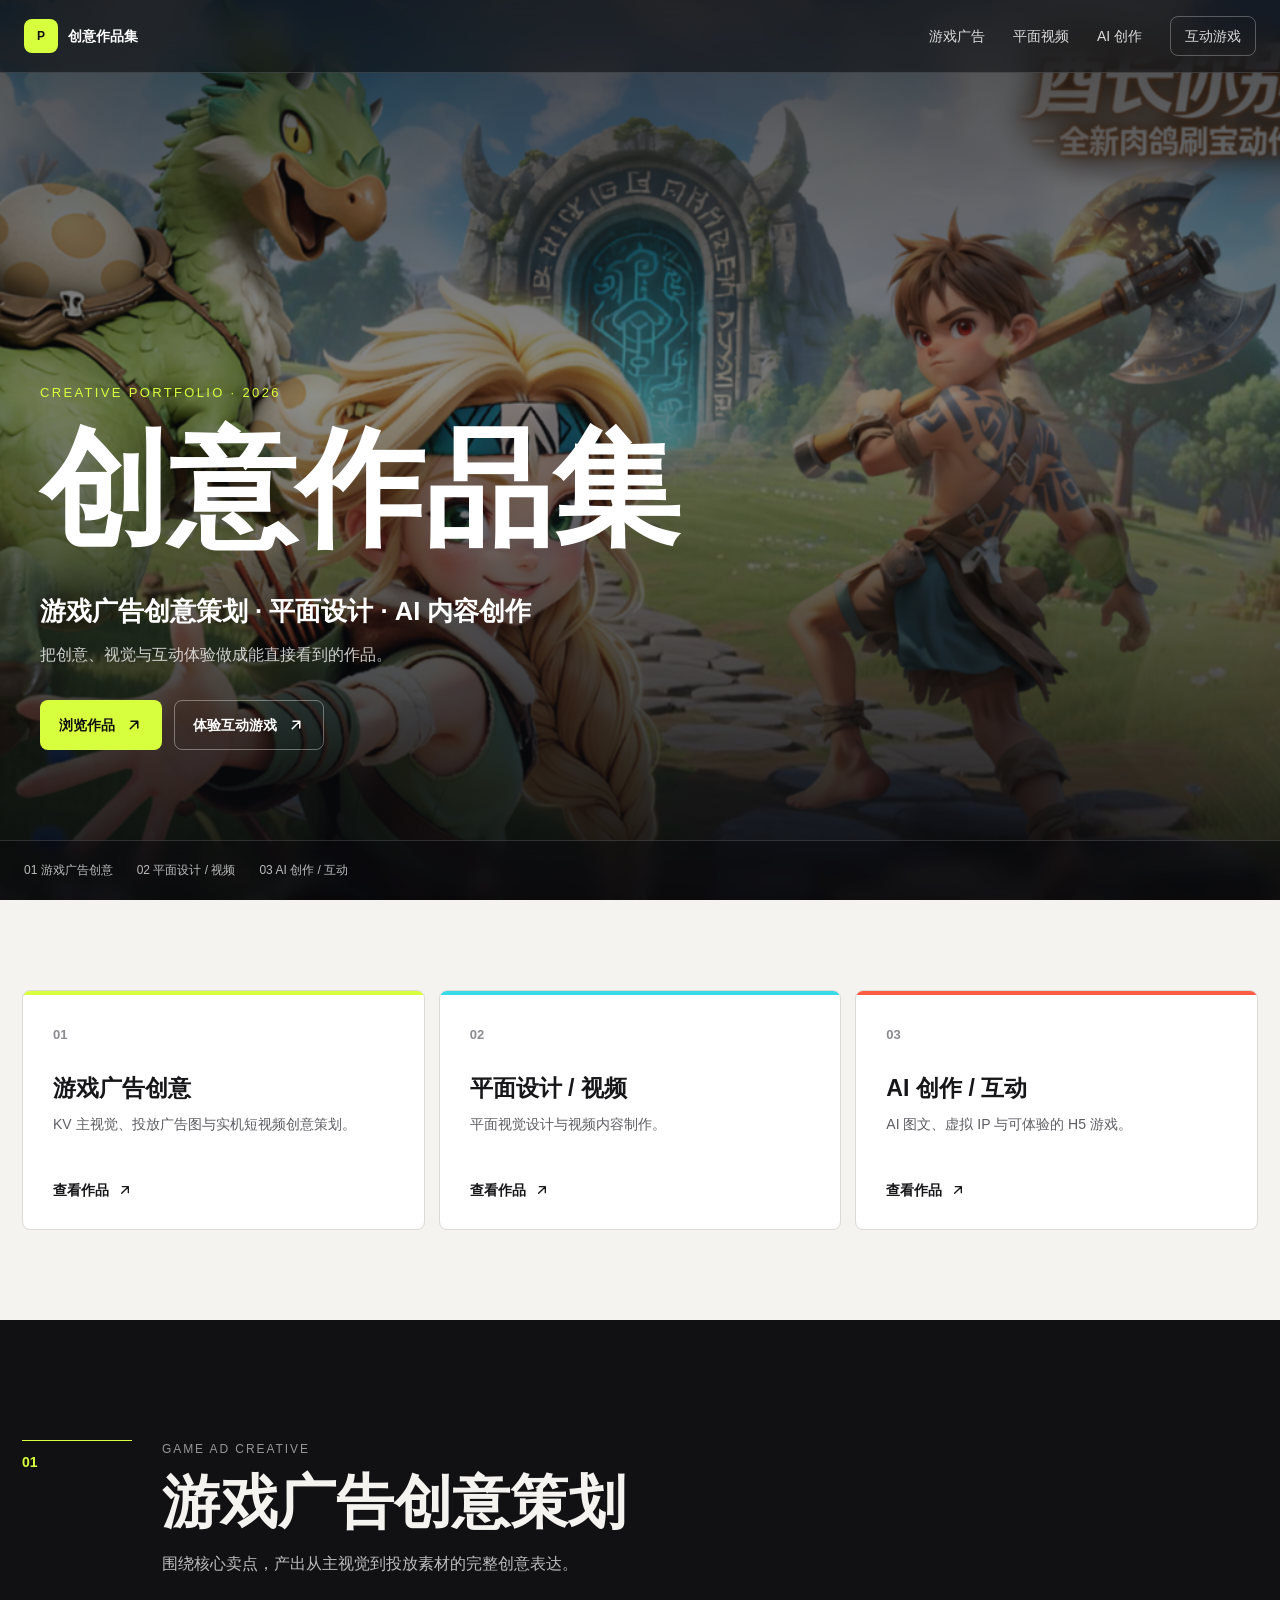
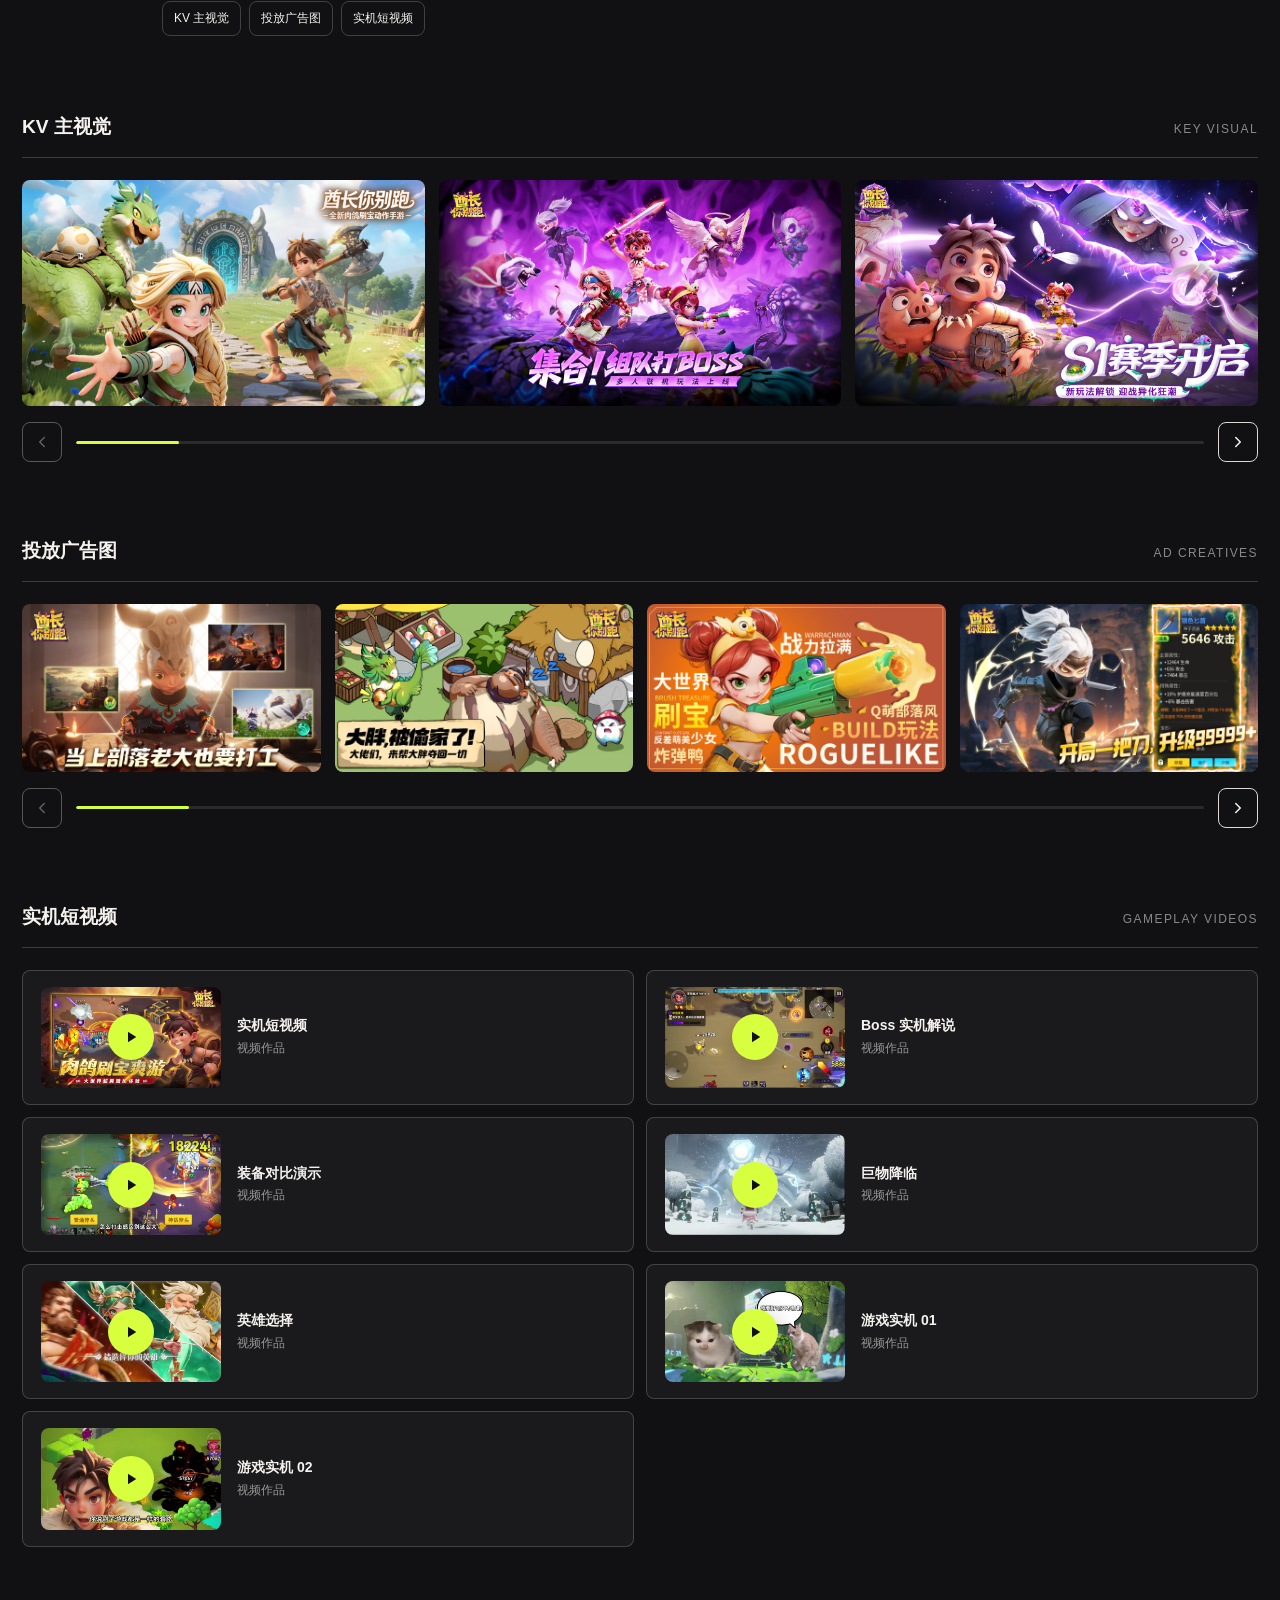
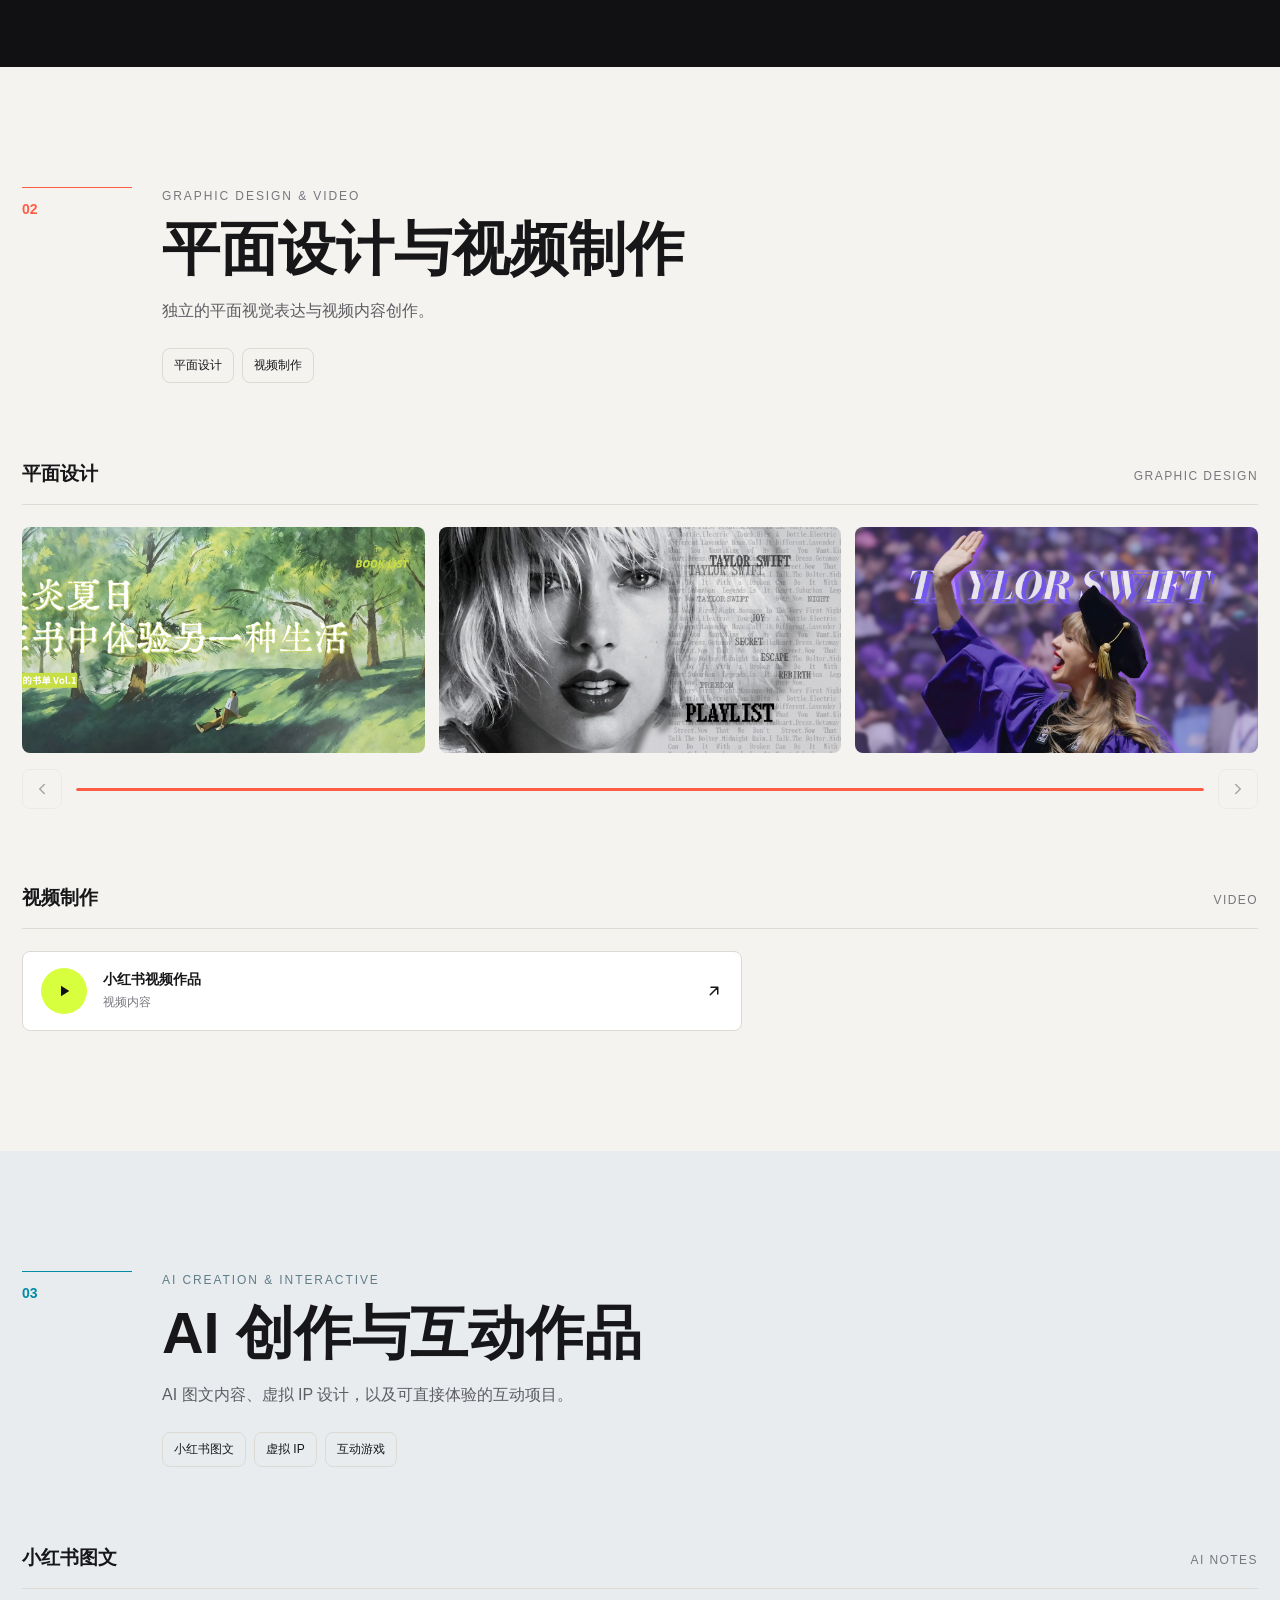
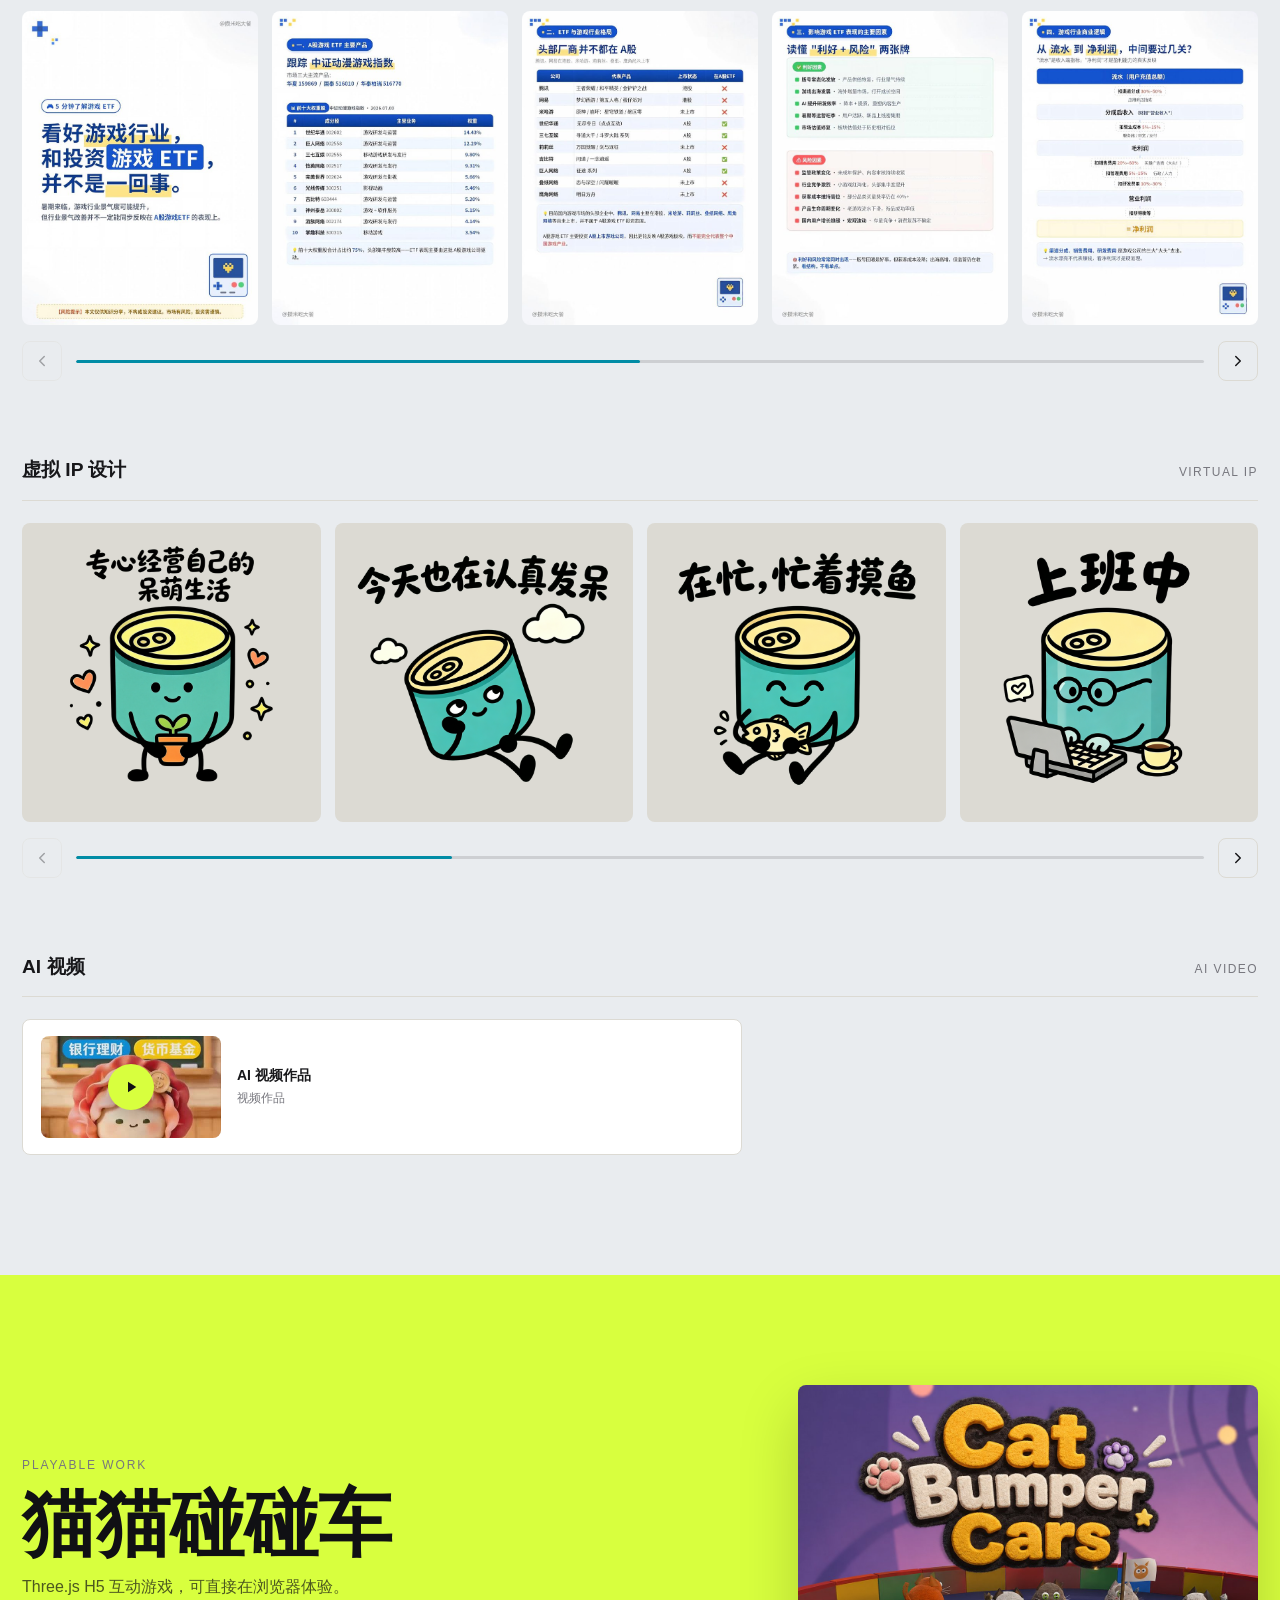
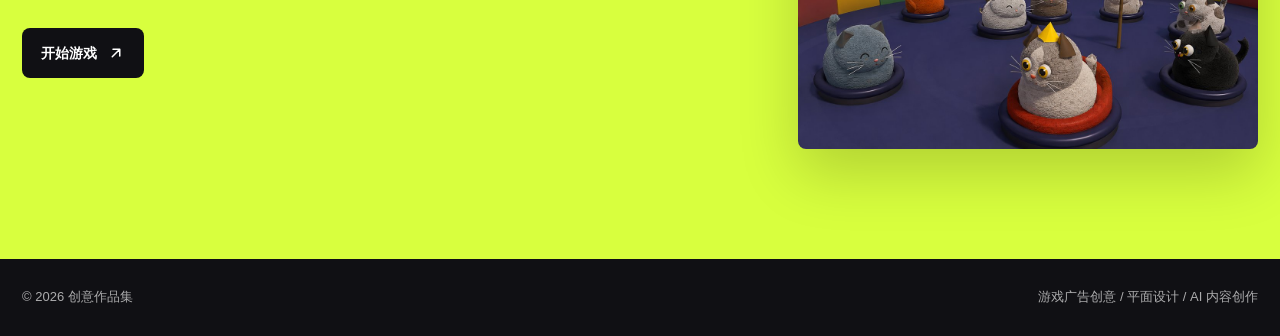
==== index.html @ e8f53ac2 "Add cat game poster" ====
<!doctype html>
<html lang="zh-CN">
<head>
  <meta charset="utf-8">
  <meta name="viewport" content="width=device-width, initial-scale=1">
  <title>创意作品集</title>
  <link rel="icon" href="favicon.svg" type="image/svg+xml">
  <link rel="stylesheet" href="styles.css">
</head>
<body>
  <header class="site-header" id="top">
    <a class="brand" href="#top">
      <span class="brand-mark">P</span>
      <span>创意作品集</span>
    </a>
    <button class="nav-toggle" id="navToggle" type="button" aria-label="菜单" aria-expanded="false">
      <span></span>
      <span></span>
    </button>
    <nav class="site-nav" id="siteNav">
      <a href="#work-game">游戏广告</a>
      <a href="#work-design">平面视频</a>
      <a href="#work-ai">AI 创作</a>
      <a href="#play" class="nav-cta">互动游戏</a>
    </nav>
  </header>

  <main>
    <section class="hero">
      <img class="hero-bg" src="web/assets/01-游戏广告创意策划/平面/KV/草地迎接(优化).png" alt="">
      <div class="hero-shade"></div>
      <div class="hero-content">
        <p class="hero-eyebrow">Creative Portfolio · 2026</p>
        <h1>创意作品集</h1>
        <p class="hero-role">游戏广告创意策划 · 平面设计 · AI 内容创作</p>
        <p class="hero-line">把创意、视觉与互动体验做成能直接看到的作品。</p>
        <div class="hero-actions">
          <a class="btn btn-light" href="#work-game">
            <span>浏览作品</span>
            <svg viewBox="0 0 24 24" aria-hidden="true"><path d="M7 17 17 7M8 7h9v9"/></svg>
          </a>
          <a class="btn btn-ghost" href="https://junimochest.github.io/maomaoche/" target="_blank" rel="noopener">
            <span>体验互动游戏</span>
            <svg viewBox="0 0 24 24" aria-hidden="true"><path d="M7 17 17 7M8 7h9v9"/></svg>
          </a>
        </div>
      </div>
      <div class="hero-footer">
        <span>01 游戏广告创意</span>
        <span>02 平面设计 / 视频</span>
        <span>03 AI 创作 / 互动</span>
      </div>
    </section>

    <section class="intro" id="intro">
      <div class="section-inner">
        <div class="intro-grid">
          <a class="intro-card reveal" href="#work-game">
            <span class="intro-num">01</span>
            <h2>游戏广告创意</h2>
            <p>KV 主视觉、投放广告图与实机短视频创意策划。</p>
            <span class="intro-link">
              查看作品
              <svg viewBox="0 0 24 24" aria-hidden="true"><path d="M7 17 17 7M8 7h9v9"/></svg>
            </span>
          </a>
          <a class="intro-card reveal" href="#work-design">
            <span class="intro-num">02</span>
            <h2>平面设计 / 视频</h2>
            <p>平面视觉设计与视频内容制作。</p>
            <span class="intro-link">
              查看作品
              <svg viewBox="0 0 24 24" aria-hidden="true"><path d="M7 17 17 7M8 7h9v9"/></svg>
            </span>
          </a>
          <a class="intro-card reveal" href="#work-ai">
            <span class="intro-num">03</span>
            <h2>AI 创作 / 互动</h2>
            <p>AI 图文、虚拟 IP 与可体验的 H5 游戏。</p>
            <span class="intro-link">
              查看作品
              <svg viewBox="0 0 24 24" aria-hidden="true"><path d="M7 17 17 7M8 7h9v9"/></svg>
            </span>
          </a>
        </div>
      </div>
    </section>

    <section class="work-section work-game" id="work-game">
      <div class="section-inner">
        <div class="section-head reveal">
          <div class="section-index">01</div>
          <div>
            <p class="section-kicker">Game Ad Creative</p>
            <h2>游戏广告创意策划</h2>
            <p class="section-lead">围绕核心卖点，产出从主视觉到投放素材的完整创意表达。</p>
            <div class="tag-row">
              <span>KV 主视觉</span>
              <span>投放广告图</span>
              <span>实机短视频</span>
            </div>
          </div>
        </div>

        <div class="block reveal">
          <div class="block-title">
            <h3>KV 主视觉</h3>
            <span>Key Visual</span>
          </div>
          <div class="gallery-grid kv-grid">
            <figure class="work-card" data-full="web/assets/01-游戏广告创意策划/平面/KV/草地迎接(优化).png">
              <img src="web/assets/01-游戏广告创意策划/平面/KV/草地迎接(优化).png" alt="草地迎接 KV" loading="lazy">
            </figure>
            <figure class="work-card" data-full="web/assets/01-游戏广告创意策划/平面/KV/多人1920x1080.jpg">
              <img src="web/assets/01-游戏广告创意策划/平面/KV/多人1920x1080.jpg" alt="多人同屏 KV" loading="lazy">
            </figure>
            <figure class="work-card" data-full="web/assets/01-游戏广告创意策划/平面/KV/时空裂缝-标题.jpg">
              <img src="web/assets/01-游戏广告创意策划/平面/KV/时空裂缝-标题.jpg" alt="时空裂缝 KV" loading="lazy">
            </figure>
            <figure class="work-card" data-full="web/assets/01-游戏广告创意策划/平面/KV/新春-文案.jpg">
              <img src="web/assets/01-游戏广告创意策划/平面/KV/新春-文案.jpg" alt="新春 KV" loading="lazy">
            </figure>
            <figure class="work-card" data-full="web/assets/01-游戏广告创意策划/平面/KV/异化bossKV-标题2.jpg">
              <img src="web/assets/01-游戏广告创意策划/平面/KV/异化bossKV-标题2.jpg" alt="异化 Boss KV" loading="lazy">
            </figure>
            <figure class="work-card" data-full="web/assets/01-游戏广告创意策划/平面/KV/英魂系统图2-标题.jpg">
              <img src="web/assets/01-游戏广告创意策划/平面/KV/英魂系统图2-标题.jpg" alt="英魂系统 KV" loading="lazy">
            </figure>
            <figure class="work-card" data-full="web/assets/01-游戏广告创意策划/平面/KV/mmexport1764500526491.jpg">
              <img src="web/assets/01-游戏广告创意策划/平面/KV/mmexport1764500526491.jpg" alt="KV 系列 01" loading="lazy">
            </figure>
            <figure class="work-card" data-full="web/assets/01-游戏广告创意策划/平面/KV/mmexport1764500532475.jpg">
              <img src="web/assets/01-游戏广告创意策划/平面/KV/mmexport1764500532475.jpg" alt="KV 系列 02" loading="lazy">
            </figure>
            <figure class="work-card" data-full="web/assets/01-游戏广告创意策划/平面/KV/mmexport1764510685651.jpg">
              <img src="web/assets/01-游戏广告创意策划/平面/KV/mmexport1764510685651.jpg" alt="KV 系列 03" loading="lazy">
            </figure>
            <figure class="work-card" data-full="web/assets/01-游戏广告创意策划/平面/KV/mmexport1765940559985.jpg">
              <img src="web/assets/01-游戏广告创意策划/平面/KV/mmexport1765940559985.jpg" alt="KV 系列 04" loading="lazy">
            </figure>
            <figure class="work-card" data-full="web/assets/01-游戏广告创意策划/平面/KV/mmexport1765940565596.jpg">
              <img src="web/assets/01-游戏广告创意策划/平面/KV/mmexport1765940565596.jpg" alt="KV 系列 05" loading="lazy">
            </figure>
            <figure class="work-card" data-full="web/assets/01-游戏广告创意策划/平面/KV/mmexport1765940612568.jpg">
              <img src="web/assets/01-游戏广告创意策划/平面/KV/mmexport1765940612568.jpg" alt="KV 系列 06" loading="lazy">
            </figure>
            <figure class="work-card" data-full="web/assets/01-游戏广告创意策划/平面/KV/mmexport1765940617855.jpg">
              <img src="web/assets/01-游戏广告创意策划/平面/KV/mmexport1765940617855.jpg" alt="KV 系列 07" loading="lazy">
            </figure>
          </div>
        </div>

        <div class="block reveal">
          <div class="block-title">
            <h3>投放广告图</h3>
            <span>Ad Creatives</span>
          </div>
          <div class="gallery-grid ad-grid">
            <figure class="work-card" data-full="web/assets/01-游戏广告创意策划/平面/广告图/部落老大打工.jpg">
              <img src="web/assets/01-游戏广告创意策划/平面/广告图/部落老大打工.jpg" alt="部落老大打工广告图" loading="lazy">
            </figure>
            <figure class="work-card" data-full="web/assets/01-游戏广告创意策划/平面/广告图/大胖被偷家.jpg">
              <img src="web/assets/01-游戏广告创意策划/平面/广告图/大胖被偷家.jpg" alt="大胖被偷家广告图" loading="lazy">
            </figure>
            <figure class="work-card" data-full="web/assets/01-游戏广告创意策划/平面/广告图/多字广告.jpg">
              <img src="web/assets/01-游戏广告创意策划/平面/广告图/多字广告.jpg" alt="多字广告图" loading="lazy">
            </figure>
            <figure class="work-card" data-full="web/assets/01-游戏广告创意策划/平面/广告图/开局一把刀.jpg">
              <img src="web/assets/01-游戏广告创意策划/平面/广告图/开局一把刀.jpg" alt="开局一把刀广告图" loading="lazy">
            </figure>
            <figure class="work-card" data-full="web/assets/01-游戏广告创意策划/平面/广告图/人物大字报-预约开启.jpg">
              <img src="web/assets/01-游戏广告创意策划/平面/广告图/人物大字报-预约开启.jpg" alt="人物大字报广告图" loading="lazy">
            </figure>
            <figure class="work-card" data-full="web/assets/01-游戏广告创意策划/平面/广告图/刷宝词条广告图.jpg">
              <img src="web/assets/01-游戏广告创意策划/平面/广告图/刷宝词条广告图.jpg" alt="刷宝词条广告图" loading="lazy">
            </figure>
            <figure class="work-card" data-full="web/assets/01-游戏广告创意策划/平面/广告图/刷宝地图广告图.jpg">
              <img src="web/assets/01-游戏广告创意策划/平面/广告图/刷宝地图广告图.jpg" alt="刷宝地图广告图" loading="lazy">
            </figure>
            <figure class="work-card" data-full="web/assets/01-游戏广告创意策划/平面/广告图/图片-装备刷宝-251211.png">
              <img src="web/assets/01-游戏广告创意策划/平面/广告图/图片-装备刷宝-251211.png" alt="装备刷宝广告图" loading="lazy">
            </figure>
            <figure class="work-card" data-full="web/assets/01-游戏广告创意策划/平面/广告图/武器展示.jpg">
              <img src="web/assets/01-游戏广告创意策划/平面/广告图/武器展示.jpg" alt="武器展示广告图" loading="lazy">
            </figure>
            <figure class="work-card" data-full="web/assets/01-游戏广告创意策划/平面/广告图/悟空进阶.jpg">
              <img src="web/assets/01-游戏广告创意策划/平面/广告图/悟空进阶.jpg" alt="悟空进阶广告图" loading="lazy">
            </figure>
            <figure class="work-card" data-full="web/assets/01-游戏广告创意策划/平面/广告图/游戏界面1.jpg">
              <img src="web/assets/01-游戏广告创意策划/平面/广告图/游戏界面1.jpg" alt="游戏界面广告图 01" loading="lazy">
            </figure>
            <figure class="work-card" data-full="web/assets/01-游戏广告创意策划/平面/广告图/游戏界面2.jpg">
              <img src="web/assets/01-游戏广告创意策划/平面/广告图/游戏界面2.jpg" alt="游戏界面广告图 02" loading="lazy">
            </figure>
            <figure class="work-card" data-full="web/assets/01-游戏广告创意策划/平面/广告图/taptap伪资源位广告图-1920x1080-红色圆角边框.png">
              <img src="web/assets/01-游戏广告创意策划/平面/广告图/taptap伪资源位广告图-1920x1080-红色圆角边框.png" alt="TapTap 伪资源位广告图" loading="lazy">
            </figure>
          </div>
        </div>

        <div class="block reveal">
          <div class="block-title">
            <h3>实机短视频</h3>
            <span>Gameplay Videos</span>
          </div>
          <div class="video-grid">
            <button class="video-card" type="button" data-video="web/videos/【实机】5s实机短视频-241203.mp4">
              <span class="video-thumb">
                <img src="web/thumbs/【实机】5s实机短视频-241203.jpg" alt="视频缩略图" loading="lazy">
                <span class="video-icon">
                <svg viewBox="0 0 24 24" aria-hidden="true"><path d="M8 5v14l11-7z"/></svg>
                </span>
              </span>
              <span class="video-meta"><strong>实机短视频</strong><small>视频作品</small></span>
            </button>
            <button class="video-card" type="button" data-video="web/videos/【实机解说】小帅单刷BOSS有表情包BGM_27s-250123.mp4">
              <span class="video-thumb">
                <img src="web/thumbs/【实机解说】小帅单刷BOSS有表情包BGM_27s-250123.jpg" alt="视频缩略图" loading="lazy">
                <span class="video-icon">
                <svg viewBox="0 0 24 24" aria-hidden="true"><path d="M8 5v14l11-7z"/></svg>
                </span>
              </span>
              <span class="video-meta"><strong>Boss 实机解说</strong><small>视频作品</small></span>
            </button>
            <button class="video-card" type="button" data-video="web/videos/【实机解说】装备对比_15s-241205.mp4">
              <span class="video-thumb">
                <img src="web/thumbs/【实机解说】装备对比_15s-241205.jpg" alt="视频缩略图" loading="lazy">
                <span class="video-icon">
                <svg viewBox="0 0 24 24" aria-hidden="true"><path d="M8 5v14l11-7z"/></svg>
                </span>
              </span>
              <span class="video-meta"><strong>装备对比演示</strong><small>视频作品</small></span>
            </button>
            <button class="video-card" type="button" data-video="web/videos/17s-巨物降临.mp4">
              <span class="video-thumb">
                <img src="web/thumbs/17s-巨物降临.jpg" alt="视频缩略图" loading="lazy">
                <span class="video-icon">
                <svg viewBox="0 0 24 24" aria-hidden="true"><path d="M8 5v14l11-7z"/></svg>
                </span>
              </span>
              <span class="video-meta"><strong>巨物降临</strong><small>视频作品</small></span>
            </button>
            <button class="video-card" type="button" data-video="web/videos/选择英雄.mp4">
              <span class="video-thumb">
                <img src="web/thumbs/选择英雄.jpg" alt="视频缩略图" loading="lazy">
                <span class="video-icon">
                <svg viewBox="0 0 24 24" aria-hidden="true"><path d="M8 5v14l11-7z"/></svg>
                </span>
              </span>
              <span class="video-meta"><strong>英雄选择</strong><small>视频作品</small></span>
            </button>
            <button class="video-card" type="button" data-video="web/videos/video1765940948434.mp4">
              <span class="video-thumb">
                <img src="web/thumbs/video1765940948434.jpg" alt="视频缩略图" loading="lazy">
                <span class="video-icon">
                <svg viewBox="0 0 24 24" aria-hidden="true"><path d="M8 5v14l11-7z"/></svg>
                </span>
              </span>
              <span class="video-meta"><strong>游戏实机 01</strong><small>视频作品</small></span>
            </button>
            <button class="video-card" type="button" data-video="web/videos/video1765941121761.mp4">
              <span class="video-thumb">
                <img src="web/thumbs/video1765941121761.jpg" alt="视频缩略图" loading="lazy">
                <span class="video-icon">
                <svg viewBox="0 0 24 24" aria-hidden="true"><path d="M8 5v14l11-7z"/></svg>
                </span>
              </span>
              <span class="video-meta"><strong>游戏实机 02</strong><small>视频作品</small></span>
            </button>
          </div>
        </div>
      </div>
    </section>

    <section class="work-section work-design" id="work-design">
      <div class="section-inner">
        <div class="section-head reveal">
          <div class="section-index">02</div>
          <div>
            <p class="section-kicker">Graphic Design &amp; Video</p>
            <h2>平面设计与视频制作</h2>
            <p class="section-lead">独立的平面视觉表达与视频内容创作。</p>
            <div class="tag-row">
              <span>平面设计</span>
              <span>视频制作</span>
            </div>
          </div>
        </div>

        <div class="block reveal">
          <div class="block-title">
            <h3>平面设计</h3>
            <span>Graphic Design</span>
          </div>
          <div class="gallery-grid design-grid">
            <figure class="work-card" data-full="web/assets/02-平面设计-视频制作/平面设计/默认标题__2026-09-01+16_18_14.png">
              <img src="web/assets/02-平面设计-视频制作/平面设计/默认标题__2026-09-01+16_18_14.png" alt="平面设计作品 01" loading="lazy">
            </figure>
            <figure class="work-card" data-full="web/assets/02-平面设计-视频制作/平面设计/默认标题__2026-09-01+16_24_31.png">
              <img src="web/assets/02-平面设计-视频制作/平面设计/默认标题__2026-09-01+16_24_31.png" alt="平面设计作品 02" loading="lazy">
            </figure>
            <figure class="work-card" data-full="web/assets/02-平面设计-视频制作/平面设计/默认标题__2026-09-01+16_39_34.png">
              <img src="web/assets/02-平面设计-视频制作/平面设计/默认标题__2026-09-01+16_39_34.png" alt="平面设计作品 03" loading="lazy">
            </figure>
          </div>
        </div>

        <div class="block reveal">
          <div class="block-title">
            <h3>视频制作</h3>
            <span>Video</span>
          </div>
          <a class="external-card" href="https://xhslink.cn/m/7hzPWgZbUnn" target="_blank" rel="noopener">
            <span class="external-icon">
              <svg viewBox="0 0 24 24" aria-hidden="true"><path d="M8 5v14l11-7z"/></svg>
            </span>
            <span class="video-meta"><strong>小红书视频作品</strong><small>视频内容</small></span>
            <svg class="external-arrow" viewBox="0 0 24 24" aria-hidden="true"><path d="M7 17 17 7M8 7h9v9"/></svg>
          </a>
        </div>
      </div>
    </section>

    <section class="work-section work-ai" id="work-ai">
      <div class="section-inner">
        <div class="section-head reveal">
          <div class="section-index">03</div>
          <div>
            <p class="section-kicker">AI Creation &amp; Interactive</p>
            <h2>AI 创作与互动作品</h2>
            <p class="section-lead">AI 图文内容、虚拟 IP 设计，以及可直接体验的互动项目。</p>
            <div class="tag-row">
              <span>小红书图文</span>
              <span>虚拟 IP</span>
              <span>互动游戏</span>
            </div>
          </div>
        </div>

        <div class="block reveal">
          <div class="block-title">
            <h3>小红书图文</h3>
            <span>AI Notes</span>
          </div>
          <div class="gallery-track xhs-track">
            <figure class="work-card portrait-card" data-full="web/assets/03-AI设计/图文/小红书图文/01_cover.jpg">
              <img src="web/assets/03-AI设计/图文/小红书图文/01_cover.jpg" alt="小红书图文封面" loading="lazy">
            </figure>
            <figure class="work-card portrait-card" data-full="web/assets/03-AI设计/图文/小红书图文/02_chapter1.jpg">
              <img src="web/assets/03-AI设计/图文/小红书图文/02_chapter1.jpg" alt="小红书图文第一章" loading="lazy">
            </figure>
            <figure class="work-card portrait-card" data-full="web/assets/03-AI设计/图文/小红书图文/03_chapter2.jpg">
              <img src="web/assets/03-AI设计/图文/小红书图文/03_chapter2.jpg" alt="小红书图文第二章" loading="lazy">
            </figure>
            <figure class="work-card portrait-card" data-full="web/assets/03-AI设计/图文/小红书图文/04_chapter3.jpg">
              <img src="web/assets/03-AI设计/图文/小红书图文/04_chapter3.jpg" alt="小红书图文第三章" loading="lazy">
            </figure>
            <figure class="work-card portrait-card" data-full="web/assets/03-AI设计/图文/小红书图文/05_chapter4.jpg">
              <img src="web/assets/03-AI设计/图文/小红书图文/05_chapter4.jpg" alt="小红书图文第四章" loading="lazy">
            </figure>
            <figure class="work-card portrait-card" data-full="web/assets/03-AI设计/图文/小红书图文/06_chapter5.jpg">
              <img src="web/assets/03-AI设计/图文/小红书图文/06_chapter5.jpg" alt="小红书图文第五章" loading="lazy">
            </figure>
          </div>
        </div>

        <div class="block reveal">
          <div class="block-title">
            <h3>虚拟 IP 设计</h3>
            <span>Virtual IP</span>
          </div>
          <div class="gallery-grid ip-grid">
            <figure class="work-card square-card" data-full="web/assets/03-AI设计/图文/虚拟IP设计/呆萌生活.png">
              <img src="web/assets/03-AI设计/图文/虚拟IP设计/呆萌生活.png" alt="虚拟 IP 呆萌生活" loading="lazy">
            </figure>
            <figure class="work-card square-card" data-full="web/assets/03-AI设计/图文/虚拟IP设计/今天也在认真发呆.png">
              <img src="web/assets/03-AI设计/图文/虚拟IP设计/今天也在认真发呆.png" alt="虚拟 IP 认真发呆" loading="lazy">
            </figure>
            <figure class="work-card square-card" data-full="web/assets/03-AI设计/图文/虚拟IP设计/忙着摸鱼.png">
              <img src="web/assets/03-AI设计/图文/虚拟IP设计/忙着摸鱼.png" alt="虚拟 IP 忙着摸鱼" loading="lazy">
            </figure>
            <figure class="work-card square-card" data-full="web/assets/03-AI设计/图文/虚拟IP设计/上班中.png">
              <img src="web/assets/03-AI设计/图文/虚拟IP设计/上班中.png" alt="虚拟 IP 上班中" loading="lazy">
            </figure>
            <figure class="work-card square-card" data-full="web/assets/03-AI设计/图文/虚拟IP设计/收到马上安排.png">
              <img src="web/assets/03-AI设计/图文/虚拟IP设计/收到马上安排.png" alt="虚拟 IP 收到马上安排" loading="lazy">
            </figure>
            <figure class="work-card square-card" data-full="web/assets/03-AI设计/图文/虚拟IP设计/下班啦.png">
              <img src="web/assets/03-AI设计/图文/虚拟IP设计/下班啦.png" alt="虚拟 IP 下班啦" loading="lazy">
            </figure>
          </div>
        </div>

        <div class="block reveal">
          <div class="block-title">
            <h3>AI 视频</h3>
            <span>AI Video</span>
          </div>
          <button class="video-card wide" type="button" data-video="web/videos/1金融产品(1).mp4">
            <span class="video-thumb">
              <img src="web/thumbs/1金融产品(1).jpg" alt="视频缩略图" loading="lazy">
              <span class="video-icon">
              <svg viewBox="0 0 24 24" aria-hidden="true"><path d="M8 5v14l11-7z"/></svg>
              </span>
            </span>
            <span class="video-meta"><strong>AI 视频作品</strong><small>视频作品</small></span>
          </button>
        </div>
      </div>
    </section>

    <section class="play-section" id="play">
      <div class="section-inner play-inner reveal">
        <div class="play-copy-wrap">
          <p class="section-kicker">Playable Work</p>
          <h2>猫猫碰碰车</h2>
          <p class="play-copy">Three.js H5 互动游戏，可直接在浏览器体验。</p>
          <a class="btn btn-dark" href="https://junimochest.github.io/maomaoche/" target="_blank" rel="noopener">
            <span>开始游戏</span>
            <svg viewBox="0 0 24 24" aria-hidden="true"><path d="M7 17 17 7M8 7h9v9"/></svg>
          </a>
        </div>
        <a class="game-poster" href="https://junimochest.github.io/maomaoche/" target="_blank" rel="noopener">
          <img src="web/assets/cat-game/poster.jpg" alt="猫猫碰碰车游戏海报" loading="lazy">
        </a>
      </div>
    </section>
  </main>

  <footer class="site-footer">
    <div class="footer-inner">
      <span>© 2026 创意作品集</span>
      <span>游戏广告创意 / 平面设计 / AI 内容创作</span>
    </div>
  </footer>

  <div class="lightbox" id="lightbox" aria-hidden="true">
    <button class="lightbox-close" id="lightboxClose" type="button" aria-label="关闭">×</button>
    <img alt="作品大图" id="lightboxImg">
  </div>

  <div class="video-modal" id="videoModal" aria-hidden="true">
    <button class="lightbox-close" id="videoClose" type="button" aria-label="关闭">×</button>
    <video controls playsinline preload="auto" id="modalVideo"></video>
  </div>

  <script src="script.js"></script>
</body>
</html>
---- styles.css ----
:root {
  --ink: #17171a;
  --paper: #f4f3ef;
  --acid: #d8ff3e;
  --cyan: #3ad9e8;
  --coral: #ff5c46;
  --muted: #77777e;
  --line: #dcdad3;
  --dark: #111113;
}

* {
  box-sizing: border-box;
}

html {
  scroll-behavior: smooth;
  scroll-padding-top: 88px;
}

body {
  margin: 0;
  font-family: "PingFang SC", "Microsoft YaHei", "Segoe UI", sans-serif;
  background: var(--paper);
  color: var(--ink);
  line-height: 1.6;
}

img {
  display: block;
  max-width: 100%;
}

a {
  color: inherit;
  text-decoration: none;
}

button {
  font: inherit;
  color: inherit;
}

.js .reveal {
  opacity: 0;
  transform: translateY(22px);
  transition: opacity .7s ease, transform .7s ease;
}

.js .reveal.in-view {
  opacity: 1;
  transform: none;
}

.site-header {
  position: fixed;
  top: 0;
  left: 0;
  right: 0;
  z-index: 60;
  display: flex;
  align-items: center;
  justify-content: space-between;
  padding: 16px 24px;
  background: rgba(12, 13, 16, .58);
  border-bottom: 1px solid rgba(255, 255, 255, .14);
  backdrop-filter: blur(14px);
  color: #fff;
}

.brand {
  display: flex;
  align-items: center;
  gap: 10px;
  font-weight: 700;
  font-size: 14px;
}

.brand-mark {
  display: grid;
  place-items: center;
  width: 34px;
  height: 34px;
  border-radius: 8px;
  background: var(--acid);
  color: #101014;
  font-size: 12px;
  font-weight: 800;
}

.site-nav {
  display: flex;
  align-items: center;
  gap: 28px;
}

.site-nav a {
  font-size: 14px;
  color: rgba(255, 255, 255, .84);
  transition: color .2s ease;
}

.site-nav a:hover {
  color: #fff;
}

.nav-cta {
  padding: 8px 14px;
  border: 1px solid rgba(255, 255, 255, .28);
  border-radius: 8px;
}

.nav-toggle {
  display: none;
  width: 40px;
  height: 40px;
  padding: 10px;
  border: 1px solid rgba(255, 255, 255, .28);
  border-radius: 8px;
  background: transparent;
  cursor: pointer;
}

.nav-toggle span {
  display: block;
  height: 2px;
  background: #fff;
  border-radius: 2px;
}

.nav-toggle span + span {
  margin-top: 6px;
}

.hero {
  position: relative;
  min-height: 100svh;
  display: flex;
  align-items: flex-end;
  overflow: hidden;
  background: #0d0e11;
  color: #fff;
}

.hero-bg {
  position: absolute;
  inset: 0;
  width: 100%;
  height: 100%;
  object-fit: cover;
  opacity: .62;
}

.hero-shade {
  position: absolute;
  inset: 0;
  background: linear-gradient(180deg, rgba(8, 9, 12, .58), rgba(8, 9, 12, .14) 44%, rgba(8, 9, 12, .88) 100%);
}

.hero-content {
  position: relative;
  z-index: 2;
  width: min(1200px, calc(100% - 44px));
  margin: 0 auto;
  padding: 150px 0 150px;
}

.hero-eyebrow {
  margin: 0 0 18px;
  font-size: 13px;
  letter-spacing: .18em;
  color: var(--acid);
  text-transform: uppercase;
}

.hero h1 {
  margin: 0;
  padding-bottom: .13em;
  font-size: clamp(3.6rem, 10vw, 8rem);
  line-height: 1.05;
  overflow-wrap: anywhere;
  letter-spacing: 0;
}

.hero-role {
  margin: 18px 0 0;
  font-size: clamp(1.05rem, 2.4vw, 1.6rem);
  font-weight: 600;
}

.hero-line {
  margin: 10px 0 0;
  color: rgba(255, 255, 255, .78);
  font-size: 1rem;
}

.hero-actions {
  display: flex;
  flex-wrap: wrap;
  gap: 12px;
  margin-top: 32px;
}

.btn {
  display: inline-flex;
  align-items: center;
  gap: 10px;
  padding: 13px 18px;
  border: 1px solid transparent;
  border-radius: 8px;
  font-size: 14px;
  font-weight: 700;
  cursor: pointer;
}

.btn svg {
  width: 18px;
  height: 18px;
  fill: none;
  stroke: currentColor;
  stroke-width: 2;
  stroke-linecap: round;
  stroke-linejoin: round;
}

.btn-light {
  background: var(--acid);
  color: #101014;
}

.btn-ghost {
  border-color: rgba(255, 255, 255, .36);
  color: #fff;
}

.btn-dark {
  background: #101014;
  color: #fff;
}

.hero-footer {
  position: absolute;
  left: 0;
  right: 0;
  bottom: 0;
  z-index: 2;
  display: flex;
  gap: 24px;
  padding: 20px 24px;
  background: rgba(8, 9, 12, .42);
  border-top: 1px solid rgba(255, 255, 255, .14);
  backdrop-filter: blur(8px);
  font-size: 12px;
  color: rgba(255, 255, 255, .72);
}

.intro {
  padding: 90px 0;
  background: var(--paper);
}

.section-inner {
  width: min(1240px, calc(100% - 44px));
  margin: 0 auto;
}

.intro-grid {
  display: grid;
  grid-template-columns: repeat(3, 1fr);
  gap: 14px;
}

.intro-card {
  --card-accent: var(--acid);
  position: relative;
  min-height: 240px;
  display: flex;
  flex-direction: column;
  overflow: hidden;
  padding: 34px 30px 28px;
  background: #fff;
  border: 1px solid var(--line);
  border-radius: 8px;
  transition: transform .3s ease, box-shadow .3s ease, border-color .3s ease;
}

.intro-card::before {
  content: "";
  position: absolute;
  top: 0;
  left: 0;
  right: 0;
  height: 4px;
  background: var(--card-accent);
}

.intro-card:nth-child(2) {
  --card-accent: var(--cyan);
}

.intro-card:nth-child(3) {
  --card-accent: var(--coral);
}

.intro-card:hover {
  transform: translateY(-4px);
  border-color: var(--ink);
  box-shadow: 0 14px 30px rgba(0, 0, 0, .08);
}

.intro-num {
  font-size: 13px;
  font-weight: 800;
  color: #8a8a8f;
}

.intro-card h2 {
  margin: 28px 0 10px;
  font-size: 1.45rem;
  line-height: 1.25;
}

.intro-card p {
  margin: 0;
  color: #5d5d63;
  font-size: 14px;
}

.intro-link {
  display: inline-flex;
  align-items: center;
  gap: 8px;
  margin-top: auto;
  padding-top: 26px;
  font-size: 14px;
  font-weight: 700;
}

.intro-link svg {
  width: 16px;
  height: 16px;
  fill: none;
  stroke: currentColor;
  stroke-width: 2;
  stroke-linecap: round;
  stroke-linejoin: round;
}

.work-section {
  padding: 120px 0;
}

.work-game {
  background: var(--dark);
  color: #f4f3ef;
}

.work-design {
  background: var(--paper);
  color: var(--ink);
}

.work-ai {
  background: #e9ecef;
  color: var(--ink);
}

.section-head {
  display: grid;
  grid-template-columns: 110px 1fr;
  gap: 30px;
  margin-bottom: 76px;
}

.section-index {
  padding-top: 10px;
  border-top: 1px solid currentColor;
  font-size: 14px;
  font-weight: 800;
  color: var(--acid);
}

.work-design .section-index {
  color: var(--coral);
}

.work-ai .section-index {
  color: #008ca5;
}

.section-kicker {
  margin: 0 0 12px;
  font-size: 12px;
  letter-spacing: .16em;
  color: var(--muted);
  text-transform: uppercase;
}

.work-game .section-kicker {
  color: rgba(255, 255, 255, .56);
}

.work-ai .section-kicker {
  color: #5f7d88;
}

.section-head h2 {
  margin: 0;
  font-size: clamp(2rem, 4.6vw, 3.6rem);
  line-height: 1.08;
}

.section-lead {
  max-width: 560px;
  margin: 18px 0 0;
  font-size: 1rem;
  color: #5d5d63;
}

.work-game .section-lead {
  color: rgba(255, 255, 255, .72);
}

.tag-row {
  display: flex;
  flex-wrap: wrap;
  gap: 8px;
  margin-top: 24px;
}

.tag-row span {
  padding: 7px 11px;
  border: 1px solid var(--line);
  border-radius: 8px;
  font-size: 12px;
}

.work-game .tag-row span {
  border-color: rgba(255, 255, 255, .2);
}

.block {
  margin-top: 74px;
}

.block-title {
  display: flex;
  align-items: baseline;
  justify-content: space-between;
  gap: 20px;
  margin-bottom: 22px;
  padding-bottom: 14px;
  border-bottom: 1px solid var(--line);
}

.work-game .block-title {
  border-color: rgba(255, 255, 255, .18);
}

.block-title h3 {
  margin: 0;
  font-size: 1.2rem;
}

.block-title span {
  font-size: 12px;
  letter-spacing: .12em;
  color: var(--muted);
  text-transform: uppercase;
}

.work-game .block-title span {
  color: rgba(255, 255, 255, .5);
}

.gallery-grid {
  display: grid;
  gap: 14px;
}

.kv-grid {
  grid-template-columns: repeat(3, 1fr);
}

.ad-grid {
  grid-template-columns: repeat(4, 1fr);
}

.design-grid {
  grid-template-columns: repeat(3, 1fr);
}

.ip-grid {
  grid-template-columns: repeat(3, 1fr);
}

.work-card {
  position: relative;
  margin: 0;
  aspect-ratio: 16 / 9;
  overflow: hidden;
  border-radius: 8px;
  background: #dcdad3;
  cursor: zoom-in;
}

.work-card img {
  width: 100%;
  height: 100%;
  object-fit: cover;
  transition: transform .7s cubic-bezier(.2, .7, .2, 1);
}

.work-card:hover img {
  transform: scale(1.05);
}

.work-card figcaption {
  position: absolute;
  inset: auto 0 0;
  display: flex;
  align-items: center;
  justify-content: space-between;
  gap: 10px;
  padding: 34px 14px 12px;
  background: linear-gradient(transparent, rgba(0, 0, 0, .62));
  color: #fff;
  font-size: 12px;
}

.work-card figcaption {
  display: none;
}

.work-card figcaption span:last-child {
  font-size: 11px;
  opacity: .8;
}

.portrait-card {
  aspect-ratio: 3 / 4;
}

.square-card {
  aspect-ratio: 1 / 1;
}

.gallery-track {
  display: grid;
  grid-auto-flow: column;
  grid-auto-columns: 220px;
  gap: 14px;
  overflow-x: auto;
  padding: 2px 2px 12px;
  scroll-snap-type: x mandatory;
  scrollbar-width: thin;
}

.gallery-track .work-card {
  scroll-snap-align: start;
}

.carousel {
  --slide-min: 280px;
  position: relative;
  outline: none;
}

.carousel--kv {
  --slide-min: 300px;
}

.carousel--ads {
  --slide-min: 250px;
}

.carousel--design {
  --slide-min: 340px;
}

.carousel--xhs {
  --slide-min: 200px;
}

.carousel--ip {
  --slide-min: 240px;
}

.carousel-viewport {
  overflow: hidden;
}

.carousel-track {
  display: flex;
  gap: 14px;
  transition: transform .55s cubic-bezier(.2, .7, .2, 1);
}

.carousel-slide {
  flex-shrink: 0;
}

.carousel-controls {
  display: flex;
  align-items: center;
  gap: 14px;
  margin-top: 16px;
}

.carousel-btn {
  display: grid;
  place-items: center;
  flex: none;
  width: 40px;
  height: 40px;
  border: 1px solid var(--line);
  border-radius: 8px;
  background: transparent;
  color: inherit;
  cursor: pointer;
  transition: border-color .2s ease, background .2s ease, opacity .2s ease;
}

.carousel-btn:hover:not(:disabled) {
  border-color: var(--acid);
  background: rgba(255, 255, 255, .08);
}

.work-design .carousel-btn:hover:not(:disabled),
.work-ai .carousel-btn:hover:not(:disabled) {
  background: #fff;
}

.carousel-btn:disabled {
  opacity: .35;
  cursor: default;
}

.carousel-btn svg {
  width: 18px;
  height: 18px;
  fill: none;
  stroke: currentColor;
  stroke-width: 2;
  stroke-linecap: round;
  stroke-linejoin: round;
}

.carousel-progress {
  position: relative;
  flex: 1;
  height: 3px;
  overflow: hidden;
  border-radius: 4px;
  background: rgba(120, 120, 126, .25);
}

.carousel-progress span {
  position: absolute;
  top: 0;
  left: 0;
  bottom: 0;
  width: 0;
  border-radius: 4px;
  background: var(--acid);
  transition: width .45s ease;
}

.work-design .carousel-progress span {
  background: var(--coral);
}

.work-ai .carousel-progress span {
  background: #008ca5;
}

.video-grid {
  display: grid;
  grid-template-columns: repeat(2, 1fr);
  gap: 12px;
}

.video-card {
  display: flex;
  align-items: center;
  gap: 16px;
  width: 100%;
  padding: 16px 18px;
  text-align: left;
  background: rgba(255, 255, 255, .04);
  border: 1px solid rgba(255, 255, 255, .18);
  border-radius: 8px;
  cursor: pointer;
  transition: border-color .25s ease, transform .25s ease, background .25s ease;
}

.video-card:hover {
  border-color: var(--acid);
  transform: translateY(-2px);
}

.work-design .video-card,
.work-ai .video-card {
  background: #fff;
  border-color: var(--line);
}

.work-design .video-card:hover {
  border-color: var(--coral);
}

.video-icon,
.external-icon {
  display: grid;
  place-items: center;
  flex: none;
  width: 46px;
  height: 46px;
  border-radius: 50%;
  background: var(--acid);
  color: #101014;
}

.video-thumb {
  position: relative;
  flex: 0 0 180px;
  aspect-ratio: 16 / 9;
  overflow: hidden;
  border-radius: 8px;
  background: #111;
}

.video-thumb img {
  width: 100%;
  height: 100%;
  object-fit: cover;
}

.video-thumb .video-icon {
  position: absolute;
  top: 50%;
  left: 50%;
  transform: translate(-50%, -50%);
  box-shadow: 0 8px 24px rgba(0, 0, 0, .3);
}

.video-icon svg,
.external-icon svg {
  width: 18px;
  height: 18px;
  fill: currentColor;
}

.video-meta {
  min-width: 0;
}

.video-meta strong {
  display: block;
  font-size: 14px;
  line-height: 1.35;
}

.video-meta small {
  display: block;
  margin-top: 4px;
  color: var(--muted);
  font-size: 12px;
}

.work-game .video-meta small {
  color: rgba(255, 255, 255, .55);
}

.video-card.wide {
  max-width: 720px;
}

.external-card {
  display: flex;
  align-items: center;
  gap: 16px;
  width: 100%;
  max-width: 720px;
  padding: 16px 18px;
  background: #fff;
  border: 1px solid var(--line);
  border-radius: 8px;
  transition: border-color .25s ease, transform .25s ease;
}

.external-card:hover {
  border-color: var(--coral);
  transform: translateY(-2px);
}

.external-arrow {
  width: 18px;
  height: 18px;
  margin-left: auto;
  fill: none;
  stroke: currentColor;
  stroke-width: 2;
  stroke-linecap: round;
  stroke-linejoin: round;
}

.play-section {
  padding: 110px 0;
  background: var(--acid);
  color: #101014;
}

.play-inner {
  display: grid;
  grid-template-columns: minmax(0, 1fr) minmax(300px, 460px);
  align-items: center;
  gap: 48px;
}

.play-copy-wrap {
  max-width: 560px;
}

.play-copy-wrap .btn {
  margin-top: 28px;
}

.play-section h2 {
  margin: 0;
  font-size: clamp(2.4rem, 6vw, 4.6rem);
  line-height: 1;
}

.play-copy {
  margin: 14px 0 0;
  color: rgba(17, 17, 19, .7);
}

.game-poster {
  display: block;
  aspect-ratio: 1408 / 1117;
  overflow: hidden;
  border-radius: 8px;
  box-shadow: 0 24px 60px rgba(0, 0, 0, .18);
  transition: transform .35s ease;
}

.game-poster:hover {
  transform: translateY(-4px);
}

.game-poster img {
  width: 100%;
  height: 100%;
  object-fit: cover;
}

.site-footer {
  padding: 28px 0;
  background: #101014;
  color: rgba(255, 255, 255, .65);
  font-size: 13px;
}

.footer-inner {
  display: flex;
  flex-wrap: wrap;
  justify-content: space-between;
  gap: 16px;
  width: min(1240px, calc(100% - 44px));
  margin: 0 auto;
}

.lightbox,
.video-modal {
  position: fixed;
  inset: 0;
  z-index: 120;
  display: grid;
  place-items: center;
  padding: 24px;
  background: rgba(8, 9, 11, .94);
  opacity: 0;
  visibility: hidden;
  transition: opacity .28s ease, visibility .28s ease;
}

.lightbox.is-open,
.video-modal.is-open {
  opacity: 1;
  visibility: visible;
}

.lightbox img {
  width: auto;
  height: auto;
  max-width: min(1200px, 92vw);
  max-height: 86vh;
  border-radius: 8px;
  box-shadow: 0 30px 80px rgba(0, 0, 0, .45);
}

.video-modal video {
  width: min(1080px, 94vw);
  max-height: 84vh;
  border-radius: 8px;
  background: #000;
}

.lightbox-close {
  position: absolute;
  top: 18px;
  right: 18px;
  z-index: 2;
  display: grid;
  place-items: center;
  width: 44px;
  height: 44px;
  border: 1px solid rgba(255, 255, 255, .22);
  border-radius: 8px;
  background: rgba(255, 255, 255, .08);
  color: #fff;
  font-size: 24px;
  cursor: pointer;
}

@media (max-width: 980px) {
  .intro-grid {
    grid-template-columns: 1fr;
  }

  .kv-grid,
  .design-grid,
  .ip-grid {
    grid-template-columns: repeat(2, 1fr);
  }

  .ad-grid {
    grid-template-columns: repeat(2, 1fr);
  }
}

@media (max-width: 860px) {
  .nav-toggle {
    display: grid;
  }

  .site-nav {
    position: absolute;
    top: 70px;
    left: 14px;
    right: 14px;
    display: none;
    flex-direction: column;
    align-items: stretch;
    gap: 4px;
    padding: 12px;
    background: #121318;
    border: 1px solid rgba(255, 255, 255, .12);
    border-radius: 8px;
  }

  .site-nav.open {
    display: flex;
  }

  .site-nav a {
    padding: 10px 12px;
    border-radius: 8px;
  }

  .site-nav a:hover {
    background: rgba(255, 255, 255, .08);
  }
}

@media (max-width: 640px) {
  .site-header {
    padding: 14px;
  }

  .section-inner {
    width: calc(100% - 28px);
  }

  .hero-content {
    padding: 130px 0 120px;
  }

  .hero-footer {
    flex-wrap: wrap;
    gap: 10px 18px;
    padding: 14px;
  }

  .hero-footer span {
    white-space: nowrap;
  }

  .section-head {
    grid-template-columns: 1fr;
    gap: 18px;
    margin-bottom: 54px;
  }

  .work-section {
    padding: 84px 0;
  }

  .block {
    margin-top: 56px;
  }

  .kv-grid,
  .ad-grid,
  .design-grid,
  .ip-grid {
    grid-template-columns: 1fr;
  }

  .video-grid {
    grid-template-columns: 1fr;
  }

  .video-thumb {
    flex-basis: 130px;
  }

  .gallery-track {
    grid-auto-columns: 170px;
  }

  .play-inner {
    grid-template-columns: 1fr;
    gap: 28px;
  }

  .footer-inner {
    width: calc(100% - 28px);
  }
}
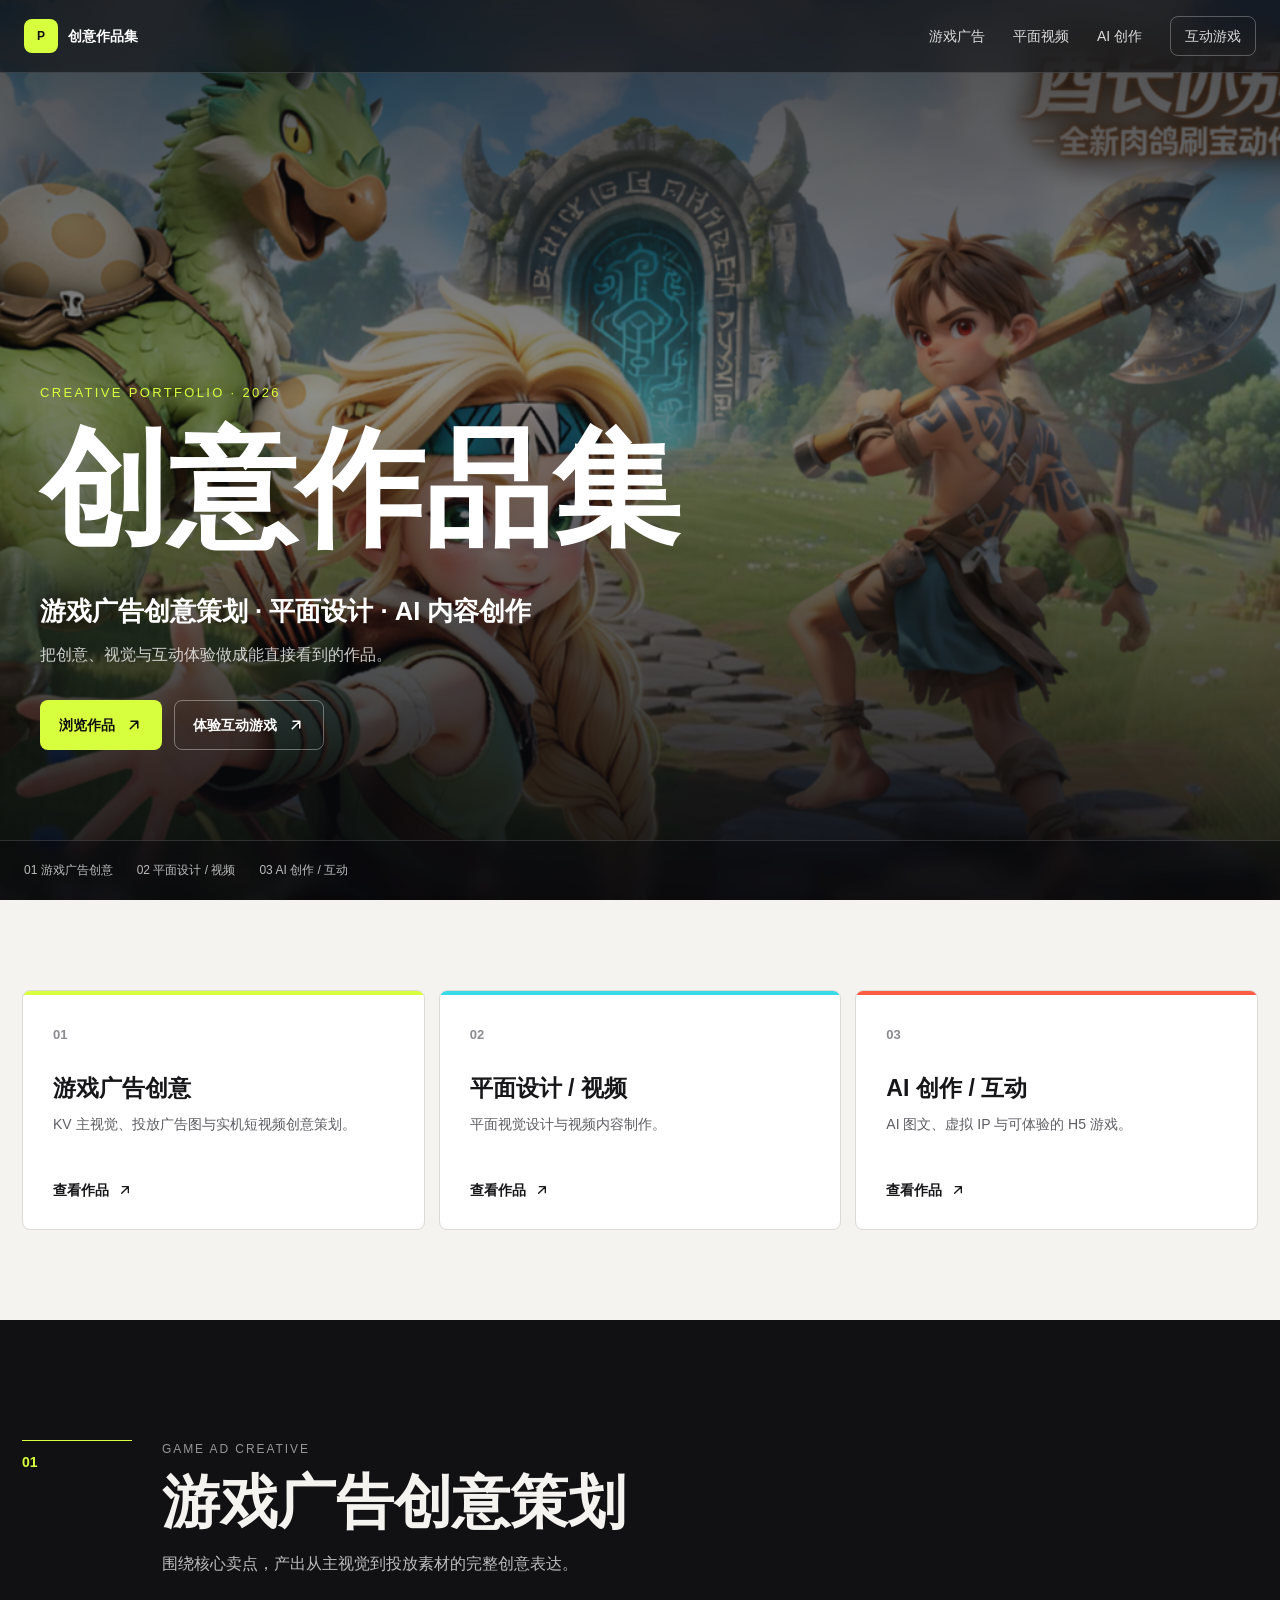
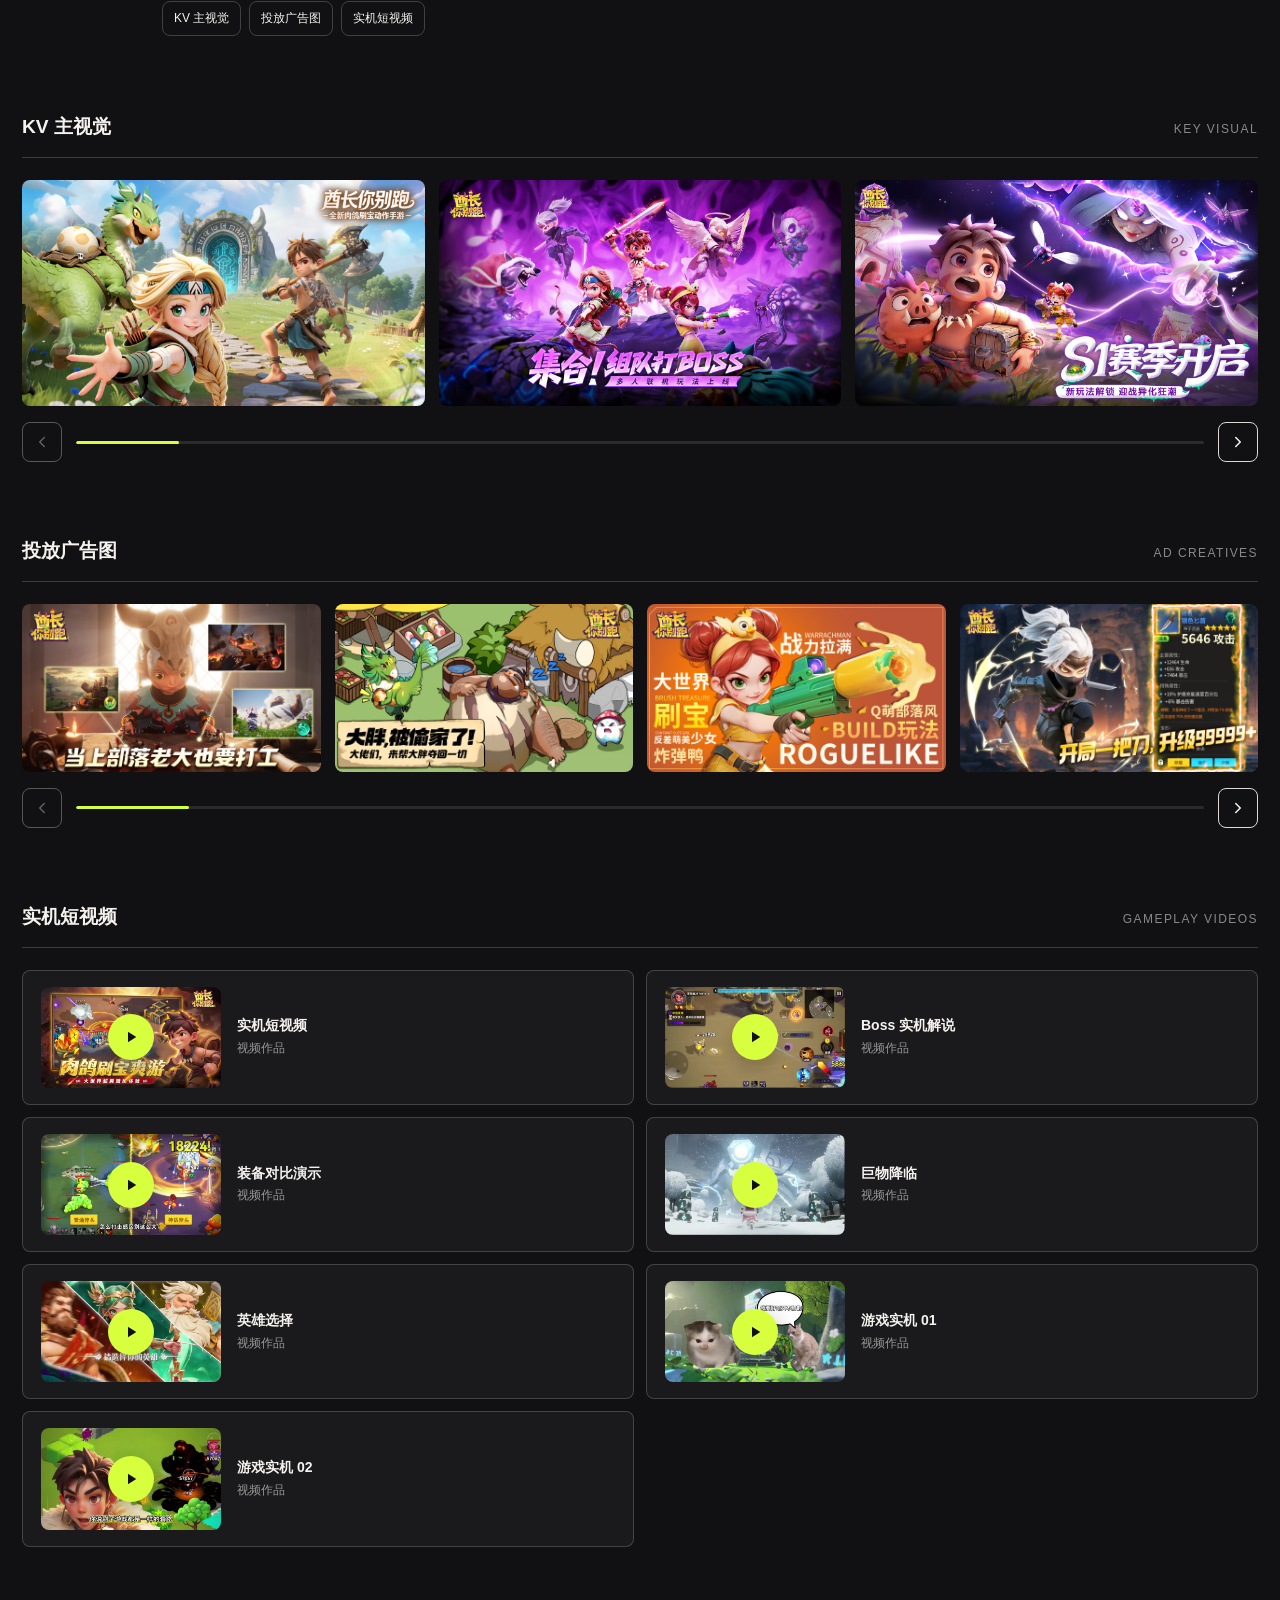
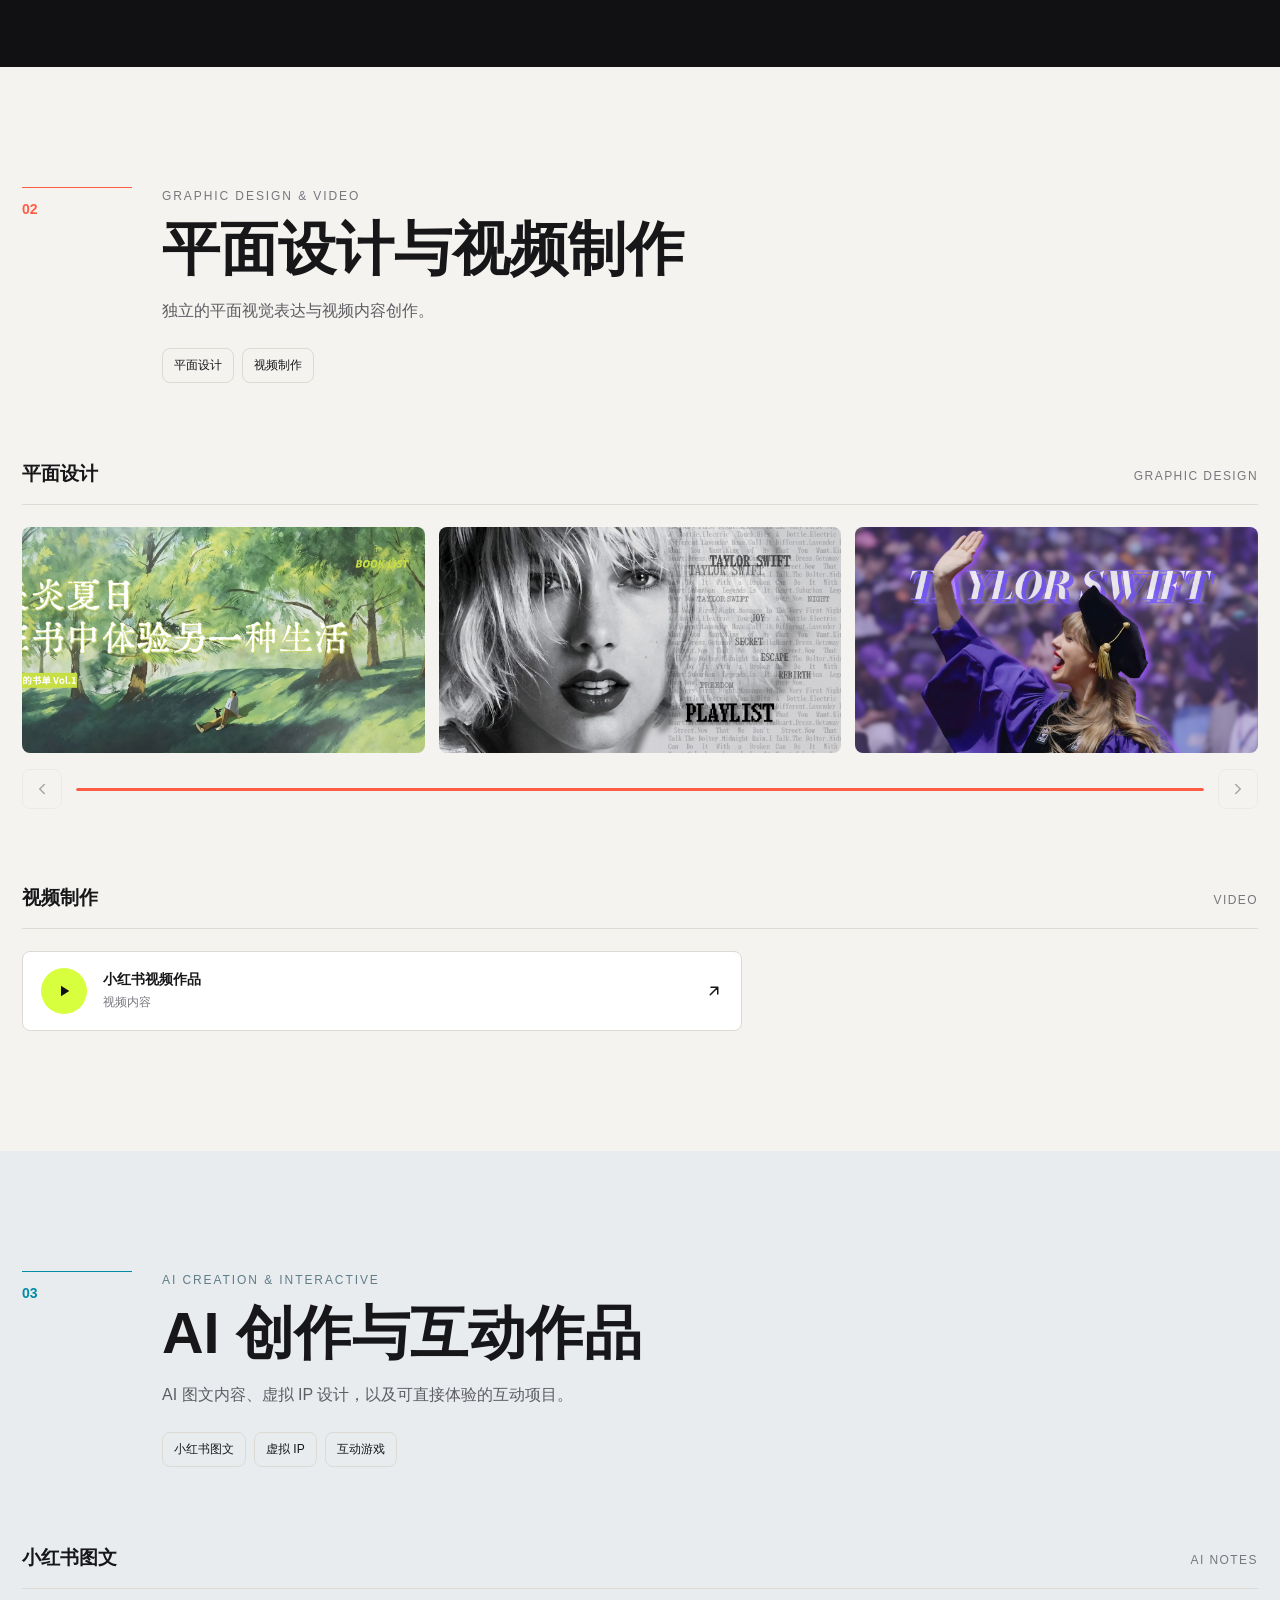
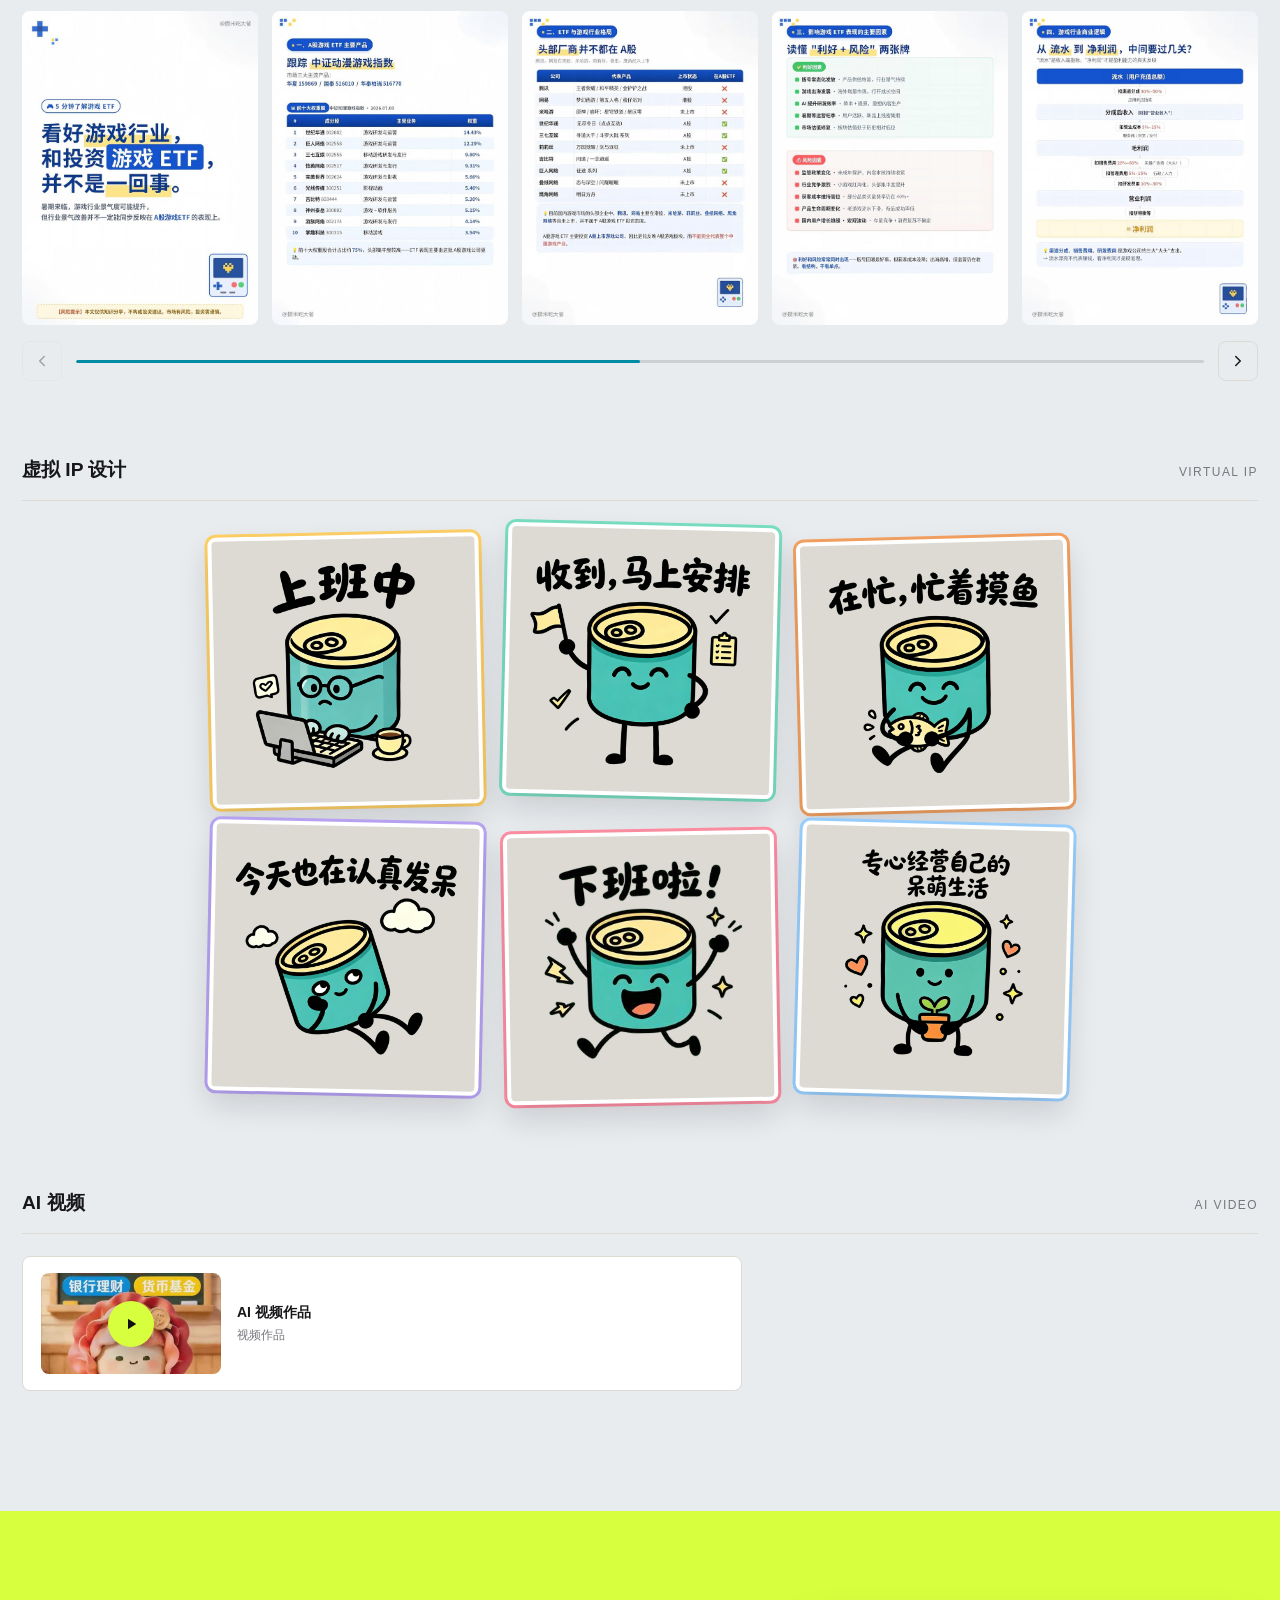
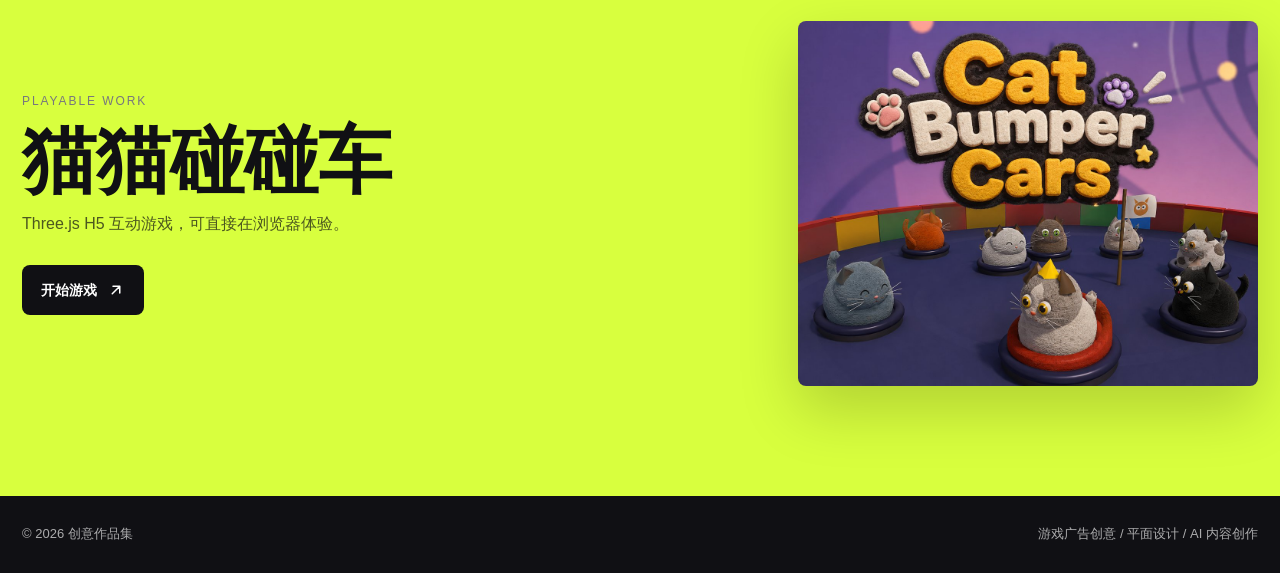
==== commit 0bb8a439: "Reorder virtual IP grid" ====
--- a/index.html
+++ b/index.html
@@ -370,23 +370,23 @@
             <span>Virtual IP</span>
           </div>
           <div class="gallery-grid ip-grid">
+            <figure class="work-card square-card" data-full="web/assets/03-AI设计/图文/虚拟IP设计/上班中.png">
+              <img src="web/assets/03-AI设计/图文/虚拟IP设计/上班中.png" alt="虚拟 IP 上班中" loading="lazy">
+            </figure>
+            <figure class="work-card square-card" data-full="web/assets/03-AI设计/图文/虚拟IP设计/收到马上安排.png">
+              <img src="web/assets/03-AI设计/图文/虚拟IP设计/收到马上安排.png" alt="虚拟 IP 收到马上安排" loading="lazy">
+            </figure>
+            <figure class="work-card square-card" data-full="web/assets/03-AI设计/图文/虚拟IP设计/忙着摸鱼.png">
+              <img src="web/assets/03-AI设计/图文/虚拟IP设计/忙着摸鱼.png" alt="虚拟 IP 忙着摸鱼" loading="lazy">
+            </figure>
+            <figure class="work-card square-card" data-full="web/assets/03-AI设计/图文/虚拟IP设计/今天也在认真发呆.png">
+              <img src="web/assets/03-AI设计/图文/虚拟IP设计/今天也在认真发呆.png" alt="虚拟 IP 认真发呆" loading="lazy">
+            </figure>
+            <figure class="work-card square-card" data-full="web/assets/03-AI设计/图文/虚拟IP设计/下班啦.png">
+              <img src="web/assets/03-AI设计/图文/虚拟IP设计/下班啦.png" alt="虚拟 IP 下班啦" loading="lazy">
+            </figure>
             <figure class="work-card square-card" data-full="web/assets/03-AI设计/图文/虚拟IP设计/呆萌生活.png">
               <img src="web/assets/03-AI设计/图文/虚拟IP设计/呆萌生活.png" alt="虚拟 IP 呆萌生活" loading="lazy">
-            </figure>
-            <figure class="work-card square-card" data-full="web/assets/03-AI设计/图文/虚拟IP设计/今天也在认真发呆.png">
-              <img src="web/assets/03-AI设计/图文/虚拟IP设计/今天也在认真发呆.png" alt="虚拟 IP 认真发呆" loading="lazy">
-            </figure>
-            <figure class="work-card square-card" data-full="web/assets/03-AI设计/图文/虚拟IP设计/忙着摸鱼.png">
-              <img src="web/assets/03-AI设计/图文/虚拟IP设计/忙着摸鱼.png" alt="虚拟 IP 忙着摸鱼" loading="lazy">
-            </figure>
-            <figure class="work-card square-card" data-full="web/assets/03-AI设计/图文/虚拟IP设计/上班中.png">
-              <img src="web/assets/03-AI设计/图文/虚拟IP设计/上班中.png" alt="虚拟 IP 上班中" loading="lazy">
-            </figure>
-            <figure class="work-card square-card" data-full="web/assets/03-AI设计/图文/虚拟IP设计/收到马上安排.png">
-              <img src="web/assets/03-AI设计/图文/虚拟IP设计/收到马上安排.png" alt="虚拟 IP 收到马上安排" loading="lazy">
-            </figure>
-            <figure class="work-card square-card" data-full="web/assets/03-AI设计/图文/虚拟IP设计/下班啦.png">
-              <img src="web/assets/03-AI设计/图文/虚拟IP设计/下班啦.png" alt="虚拟 IP 下班啦" loading="lazy">
             </figure>
           </div>
         </div>
--- a/styles.css
+++ b/styles.css
@@ -491,7 +491,55 @@
 }
 
 .ip-grid {
+  max-width: 860px;
+  margin: 0 auto;
   grid-template-columns: repeat(3, 1fr);
+  gap: 24px;
+  padding: 8px 0 18px;
+}
+
+.ip-grid .work-card {
+  --sticker: #ffffff;
+  aspect-ratio: 1 / 1;
+  border: 4px solid #fff;
+  box-shadow: 0 14px 30px rgba(17, 17, 19, .14), 0 0 0 3px var(--sticker);
+  transition: transform .3s ease, box-shadow .3s ease;
+}
+
+.ip-grid .work-card:nth-child(1) {
+  --sticker: #ffd166;
+  transform: rotate(-1.2deg) translateY(4px);
+}
+
+.ip-grid .work-card:nth-child(2) {
+  --sticker: #7ae0c3;
+  transform: rotate(1.4deg) translateY(-6px);
+}
+
+.ip-grid .work-card:nth-child(3) {
+  --sticker: #f4a261;
+  transform: rotate(-1.5deg) translateY(8px);
+}
+
+.ip-grid .work-card:nth-child(4) {
+  --sticker: #b9a5f5;
+  transform: rotate(1.2deg) translateY(-4px);
+}
+
+.ip-grid .work-card:nth-child(5) {
+  --sticker: #ff8fa3;
+  transform: rotate(-1deg) translateY(6px);
+}
+
+.ip-grid .work-card:nth-child(6) {
+  --sticker: #9bd1ff;
+  transform: rotate(1.6deg) translateY(-2px);
+}
+
+.ip-grid .work-card:hover {
+  z-index: 2;
+  transform: rotate(0deg) translateY(-6px) scale(1.03);
+  box-shadow: 0 20px 40px rgba(17, 17, 19, .2), 0 0 0 3px var(--sticker);
 }
 
 .work-card {
@@ -1019,6 +1067,11 @@
     grid-template-columns: 1fr;
   }
 
+  .ip-grid {
+    grid-template-columns: repeat(2, 1fr);
+    gap: 14px;
+  }
+
   .video-grid {
     grid-template-columns: 1fr;
   }
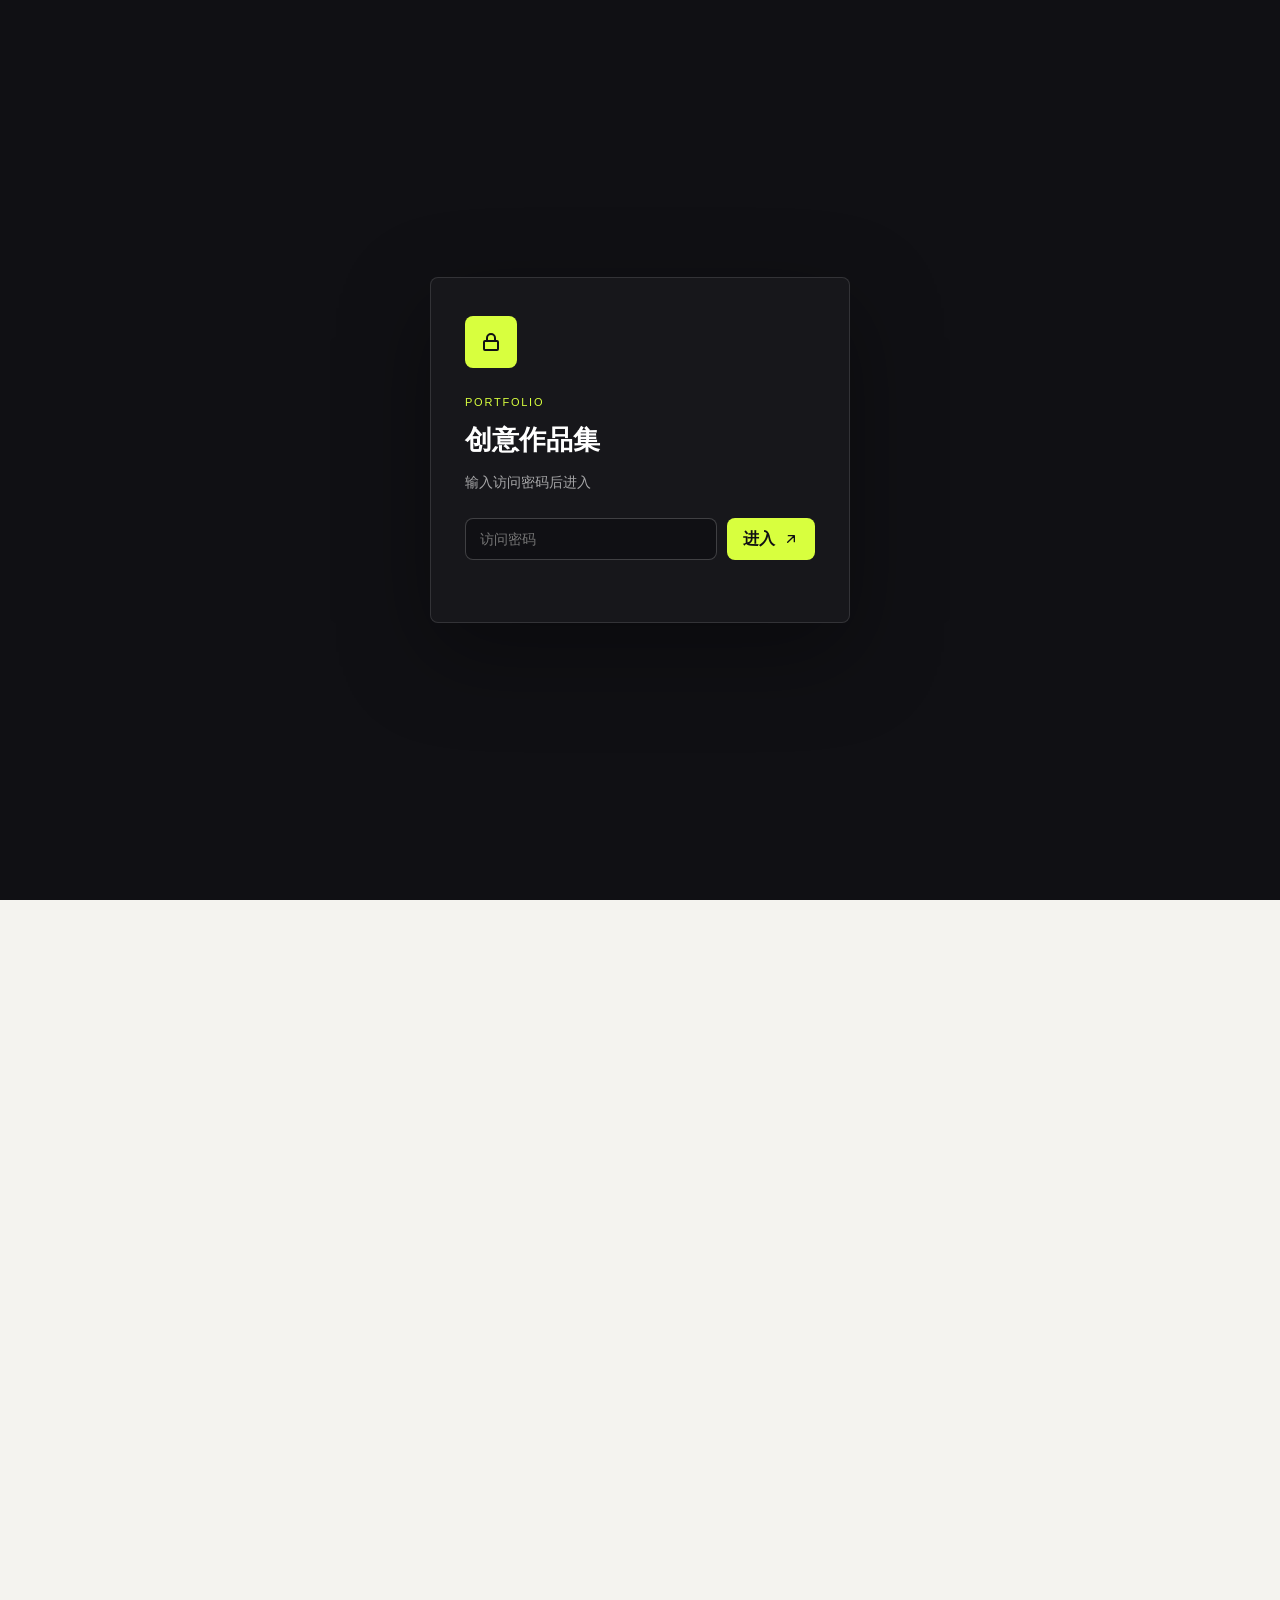
==== commit b41a1999: "Add password access gate" ====
--- a/index.html
+++ b/index.html
@@ -7,7 +7,26 @@
   <link rel="icon" href="favicon.svg" type="image/svg+xml">
   <link rel="stylesheet" href="styles.css">
 </head>
-<body>
+<body class="locked">
+  <div class="access-gate" id="accessGate">
+    <div class="access-panel">
+      <span class="access-mark">
+        <svg viewBox="0 0 24 24" aria-hidden="true"><rect x="5" y="11" width="14" height="9" rx="1"/><path d="M8 11V8a4 4 0 0 1 8 0v3"/></svg>
+      </span>
+      <p class="access-kicker">Portfolio</p>
+      <h2>创意作品集</h2>
+      <p class="access-copy">输入访问密码后进入</p>
+      <form class="access-form" id="accessForm">
+        <input type="password" id="passwordInput" placeholder="访问密码" autocomplete="current-password" aria-label="访问密码">
+        <button type="submit">
+          <span>进入</span>
+          <svg viewBox="0 0 24 24" aria-hidden="true"><path d="M7 17 17 7M8 7h9v9"/></svg>
+        </button>
+      </form>
+      <p class="access-error" id="accessError" role="alert"></p>
+    </div>
+  </div>
+
   <header class="site-header" id="top">
     <a class="brand" href="#top">
       <span class="brand-mark">P</span>
--- a/styles.css
+++ b/styles.css
@@ -50,6 +50,133 @@
 .js .reveal.in-view {
   opacity: 1;
   transform: none;
+}
+
+body.locked {
+  overflow: hidden;
+}
+
+body.locked .site-header,
+body.locked main,
+body.locked .site-footer {
+  visibility: hidden;
+}
+
+.access-gate {
+  position: fixed;
+  inset: 0;
+  z-index: 200;
+  display: grid;
+  place-items: center;
+  padding: 24px;
+  background: #101014;
+  color: #fff;
+  transition: opacity .4s ease, visibility .4s ease;
+}
+
+body:not(.locked) .access-gate {
+  opacity: 0;
+  visibility: hidden;
+  pointer-events: none;
+}
+
+.access-panel {
+  width: min(420px, 100%);
+  padding: 38px 34px 32px;
+  background: #17171b;
+  border: 1px solid rgba(255, 255, 255, .12);
+  border-radius: 8px;
+  box-shadow: 0 30px 90px rgba(0, 0, 0, .35);
+}
+
+.access-mark {
+  display: grid;
+  place-items: center;
+  width: 52px;
+  height: 52px;
+  border-radius: 8px;
+  background: var(--acid);
+  color: #101014;
+}
+
+.access-mark svg {
+  width: 24px;
+  height: 24px;
+  fill: none;
+  stroke: currentColor;
+  stroke-width: 2;
+  stroke-linecap: round;
+  stroke-linejoin: round;
+}
+
+.access-kicker {
+  margin: 26px 0 6px;
+  color: var(--acid);
+  font-size: 11px;
+  letter-spacing: .16em;
+  text-transform: uppercase;
+}
+
+.access-panel h2 {
+  margin: 0;
+  font-size: 1.7rem;
+}
+
+.access-copy {
+  margin: 10px 0 24px;
+  color: rgba(255, 255, 255, .62);
+  font-size: 14px;
+}
+
+.access-form {
+  display: flex;
+  gap: 10px;
+}
+
+.access-form input {
+  flex: 1;
+  min-width: 0;
+  padding: 12px 14px;
+  border: 1px solid rgba(255, 255, 255, .2);
+  border-radius: 8px;
+  background: #101014;
+  color: #fff;
+  font-size: 14px;
+  outline: none;
+}
+
+.access-form input:focus {
+  border-color: var(--acid);
+}
+
+.access-form button {
+  display: inline-flex;
+  align-items: center;
+  gap: 8px;
+  padding: 0 16px;
+  border: 0;
+  border-radius: 8px;
+  background: var(--acid);
+  color: #101014;
+  font-weight: 700;
+  cursor: pointer;
+}
+
+.access-form button svg {
+  width: 16px;
+  height: 16px;
+  fill: none;
+  stroke: currentColor;
+  stroke-width: 2;
+  stroke-linecap: round;
+  stroke-linejoin: round;
+}
+
+.access-error {
+  min-height: 18px;
+  margin: 12px 0 0;
+  color: #ff8a78;
+  font-size: 13px;
 }
 
 .site-header {
@@ -1024,6 +1151,19 @@
 }
 
 @media (max-width: 640px) {
+  .access-panel {
+    padding: 30px 22px 26px;
+  }
+
+  .access-form {
+    flex-direction: column;
+  }
+
+  .access-form button {
+    justify-content: center;
+    padding: 12px 16px;
+  }
+
   .site-header {
     padding: 14px;
   }
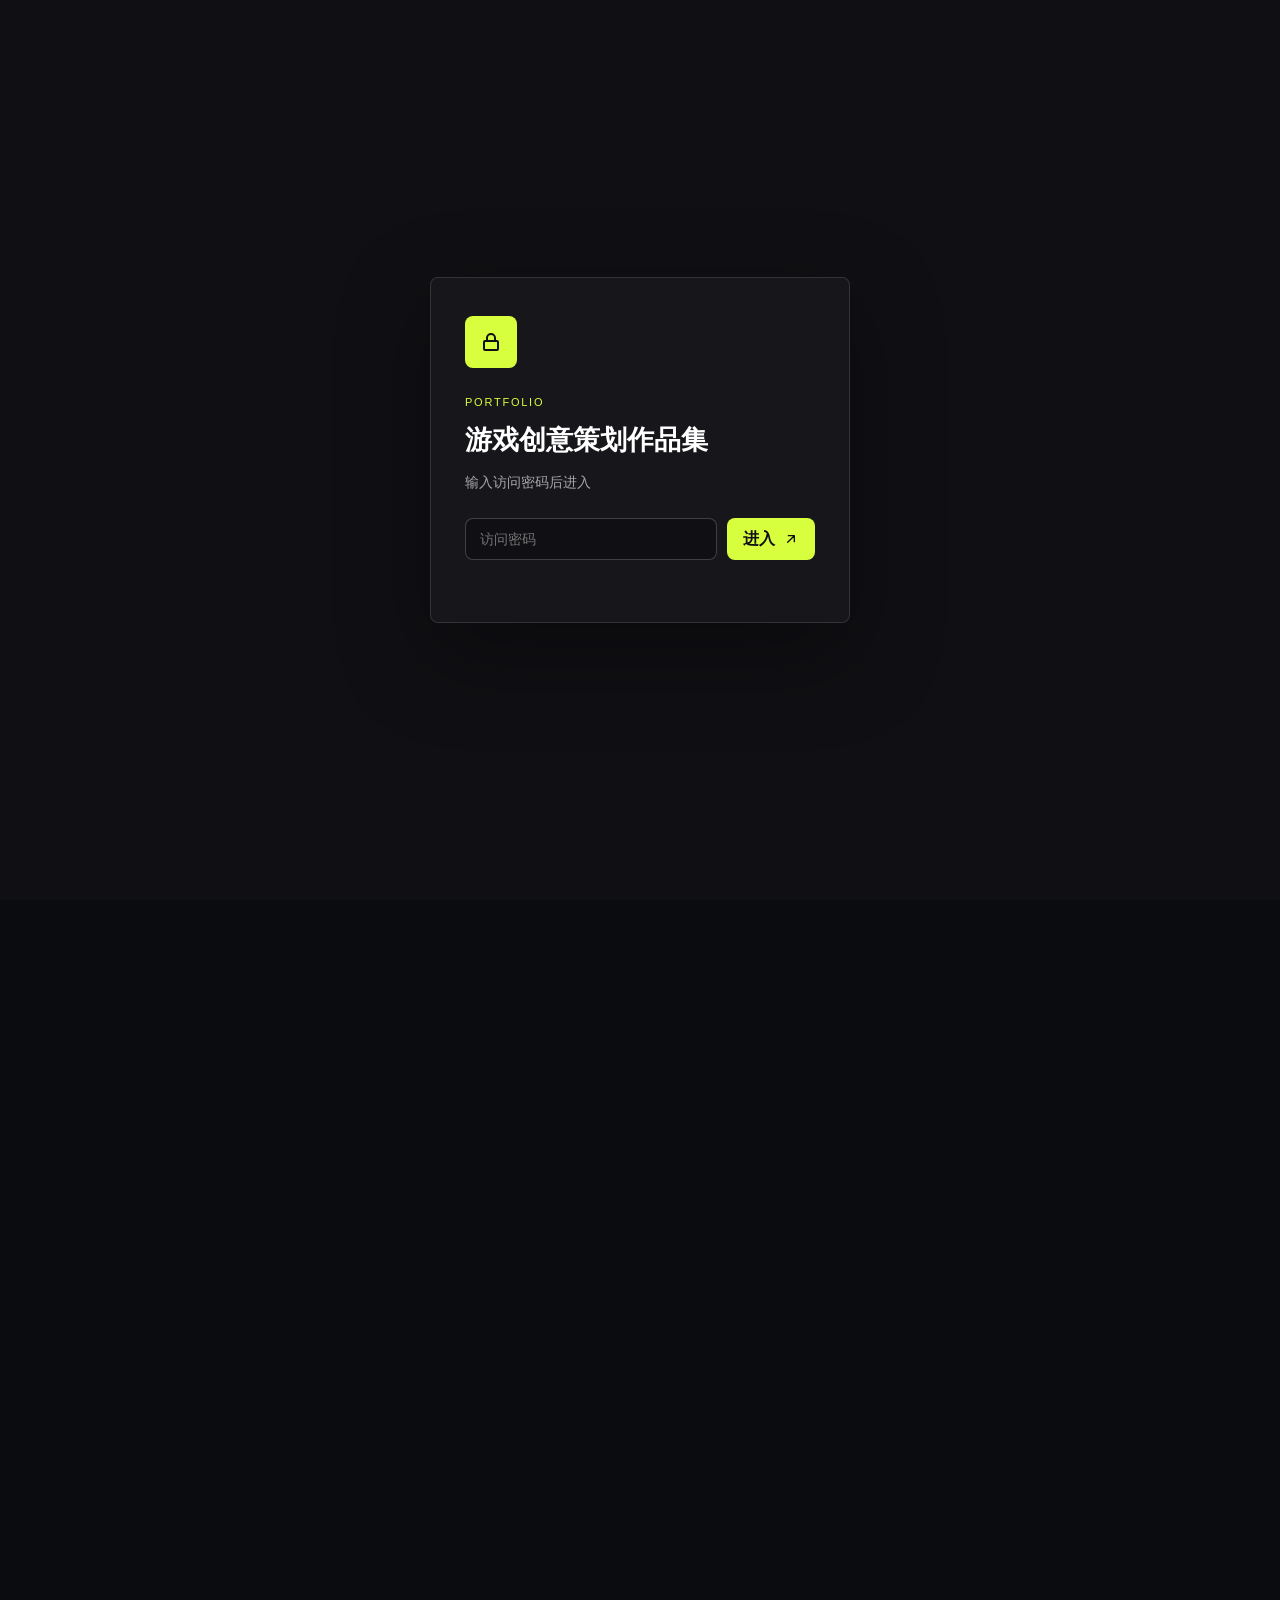
==== commit 59717454: "Rebrand and restructure portfolio content" ====
--- a/index.html
+++ b/index.html
@@ -3,7 +3,7 @@
 <head>
   <meta charset="utf-8">
   <meta name="viewport" content="width=device-width, initial-scale=1">
-  <title>创意作品集</title>
+  <title>游戏创意策划作品集</title>
   <link rel="icon" href="favicon.svg" type="image/svg+xml">
   <link rel="stylesheet" href="styles.css">
 </head>
@@ -14,7 +14,7 @@
         <svg viewBox="0 0 24 24" aria-hidden="true"><rect x="5" y="11" width="14" height="9" rx="1"/><path d="M8 11V8a4 4 0 0 1 8 0v3"/></svg>
       </span>
       <p class="access-kicker">Portfolio</p>
-      <h2>创意作品集</h2>
+      <h2>游戏创意策划作品集</h2>
       <p class="access-copy">输入访问密码后进入</p>
       <form class="access-form" id="accessForm">
         <input type="password" id="passwordInput" placeholder="访问密码" autocomplete="current-password" aria-label="访问密码">
@@ -30,74 +30,71 @@
   <header class="site-header" id="top">
     <a class="brand" href="#top">
       <span class="brand-mark">P</span>
-      <span>创意作品集</span>
+      <span>游戏创意策划作品集</span>
     </a>
     <button class="nav-toggle" id="navToggle" type="button" aria-label="菜单" aria-expanded="false">
       <span></span>
       <span></span>
     </button>
     <nav class="site-nav" id="siteNav">
-      <a href="#work-game">游戏广告</a>
-      <a href="#work-design">平面视频</a>
-      <a href="#work-ai">AI 创作</a>
-      <a href="#play" class="nav-cta">互动游戏</a>
+      <a href="#roguelike">肉鸽游戏</a>
+      <a href="#sanguo">三国卡牌</a>
+      <a href="#play" class="nav-cta">猫猫碰碰车</a>
     </nav>
   </header>
 
   <main>
     <section class="hero">
-      <img class="hero-bg" src="web/assets/01-游戏广告创意策划/平面/KV/草地迎接(优化).png" alt="">
+      <img class="hero-bg" src="web/assets/01-肉鸽游戏/2-品宣KV/草地迎接(优化).jpg" alt="">
       <div class="hero-shade"></div>
       <div class="hero-content">
         <p class="hero-eyebrow">Creative Portfolio · 2026</p>
-        <h1>创意作品集</h1>
-        <p class="hero-role">游戏广告创意策划 · 平面设计 · AI 内容创作</p>
-        <p class="hero-line">把创意、视觉与互动体验做成能直接看到的作品。</p>
+        <h1>游戏创意策划作品集</h1>
         <div class="hero-actions">
-          <a class="btn btn-light" href="#work-game">
+          <a class="btn btn-light" href="#roguelike">
             <span>浏览作品</span>
             <svg viewBox="0 0 24 24" aria-hidden="true"><path d="M7 17 17 7M8 7h9v9"/></svg>
           </a>
-          <a class="btn btn-ghost" href="https://junimochest.github.io/maomaoche/" target="_blank" rel="noopener">
-            <span>体验互动游戏</span>
+          <a class="btn btn-ghost" href="#play">
+            <span>互动项目</span>
             <svg viewBox="0 0 24 24" aria-hidden="true"><path d="M7 17 17 7M8 7h9v9"/></svg>
           </a>
         </div>
       </div>
       <div class="hero-footer">
-        <span>01 游戏广告创意</span>
-        <span>02 平面设计 / 视频</span>
-        <span>03 AI 创作 / 互动</span>
+        <span>01 肉鸽游戏</span>
+        <span>02 三国卡牌游戏</span>
+        <span>03 猫猫碰碰车</span>
       </div>
     </section>
 
     <section class="intro" id="intro">
       <div class="section-inner">
         <div class="intro-grid">
-          <a class="intro-card reveal" href="#work-game">
+          <a class="intro-card reveal" href="#roguelike">
             <span class="intro-num">01</span>
-            <h2>游戏广告创意</h2>
-            <p>KV 主视觉、投放广告图与实机短视频创意策划。</p>
+            <h2>肉鸽游戏</h2>
+            <p>《酋长你别跑》：爆款广告素材（单案消耗10w+）、品宣KV、角色设计</p>
             <span class="intro-link">
               查看作品
               <svg viewBox="0 0 24 24" aria-hidden="true"><path d="M7 17 17 7M8 7h9v9"/></svg>
             </span>
           </a>
-          <a class="intro-card reveal" href="#work-design">
+          <a class="intro-card reveal" href="#sanguo">
             <span class="intro-num">02</span>
-            <h2>平面设计 / 视频</h2>
-            <p>平面视觉设计与视频内容制作。</p>
+            <h2>三国卡牌游戏</h2>
+            <p>《止戈之战》：商店包装</p>
             <span class="intro-link">
               查看作品
               <svg viewBox="0 0 24 24" aria-hidden="true"><path d="M7 17 17 7M8 7h9v9"/></svg>
             </span>
           </a>
-          <a class="intro-card reveal" href="#work-ai">
+          <a class="intro-card reveal" href="#play">
             <span class="intro-num">03</span>
-            <h2>AI 创作 / 互动</h2>
-            <p>AI 图文、虚拟 IP 与可体验的 H5 游戏。</p>
+            <h2>猫猫碰碰车</h2>
+            <p>个人项目，由Codex完成全流程开发的H5互动游戏</p>
             <span class="intro-link">
-              查看作品
+              查看项目
               <svg viewBox="0 0 24 24" aria-hidden="true"><path d="M7 17 17 7M8 7h9v9"/></svg>
             </span>
           </a>
@@ -105,325 +102,319 @@
       </div>
     </section>
 
-    <section class="work-section work-game" id="work-game">
+    <section class="work-section work-game" id="roguelike">
       <div class="section-inner">
         <div class="section-head reveal">
           <div class="section-index">01</div>
           <div>
-            <p class="section-kicker">Game Ad Creative</p>
-            <h2>游戏广告创意策划</h2>
-            <p class="section-lead">围绕核心卖点，产出从主视觉到投放素材的完整创意表达。</p>
+            <p class="section-kicker">Roguelike Project</p>
+            <h2>肉鸽游戏</h2>
+            <p class="section-lead">《酋长你别跑》游戏创意物料合集。</p>
             <div class="tag-row">
-              <span>KV 主视觉</span>
-              <span>投放广告图</span>
-              <span>实机短视频</span>
+              <span>广告平面</span>
+              <span>广告视频</span>
+              <span>品宣 KV</span>
+              <span>角色设计</span>
             </div>
           </div>
         </div>
 
         <div class="block reveal">
           <div class="block-title">
-            <h3>KV 主视觉</h3>
+            <h3>广告平面</h3>
+            <span>Ad Creatives</span>
+          </div>
+          <div class="gallery-grid ad-grid">
+            <figure class="work-card" data-full="web/assets/01-肉鸽游戏/1-爆款广告素材/开局一把刀.jpg">
+              <img src="web/assets/01-肉鸽游戏/1-爆款广告素材/开局一把刀.jpg" alt="开局一把刀广告素材" loading="lazy">
+            </figure>
+            <figure class="work-card" data-full="web/assets/01-肉鸽游戏/1-爆款广告素材/人物大字报-预约开启.jpg">
+              <img src="web/assets/01-肉鸽游戏/1-爆款广告素材/人物大字报-预约开启.jpg" alt="人物大字报广告素材" loading="lazy">
+            </figure>
+            <figure class="work-card" data-full="web/assets/01-肉鸽游戏/1-爆款广告素材/刷宝词条广告图.jpg">
+              <img src="web/assets/01-肉鸽游戏/1-爆款广告素材/刷宝词条广告图.jpg" alt="刷宝词条广告素材" loading="lazy">
+            </figure>
+            <figure class="work-card" data-full="web/assets/01-肉鸽游戏/1-爆款广告素材/游戏界面1.jpg">
+              <img src="web/assets/01-肉鸽游戏/1-爆款广告素材/游戏界面1.jpg" alt="游戏界面广告素材一" loading="lazy">
+            </figure>
+            <figure class="work-card" data-full="web/assets/01-肉鸽游戏/1-爆款广告素材/游戏界面2.jpg">
+              <img src="web/assets/01-肉鸽游戏/1-爆款广告素材/游戏界面2.jpg" alt="游戏界面广告素材二" loading="lazy">
+            </figure>
+            <figure class="work-card" data-full="web/assets/01-肉鸽游戏/1-爆款广告素材/taptap伪资源位广告图-1920x1080-红色圆角边框.jpg">
+              <img src="web/assets/01-肉鸽游戏/1-爆款广告素材/taptap伪资源位广告图-1920x1080-红色圆角边框.jpg" alt="伪资源位广告素材" loading="lazy">
+            </figure>
+          </div>
+        </div>
+
+        <div class="block reveal">
+          <div class="block-title">
+            <h3>广告视频</h3>
+            <span>Ad Videos</span>
+          </div>
+          <div class="video-grid">
+            <button class="video-card" type="button" data-video="web/videos/5s实机短视频.mp4">
+              <span class="video-thumb">
+                <img src="web/thumbs/5s实机短视频.jpg" alt="视频缩略图" loading="lazy">
+                <span class="video-icon">
+                  <svg viewBox="0 0 24 24" aria-hidden="true"><path d="M8 5v14l11-7z"/></svg>
+                </span>
+              </span>
+              <span class="video-meta"><strong>5s实机短视频</strong></span>
+            </button>
+            <button class="video-card" type="button" data-video="web/videos/小帅单刷BOSS.mp4">
+              <span class="video-thumb">
+                <img src="web/thumbs/小帅单刷BOSS.jpg" alt="视频缩略图" loading="lazy">
+                <span class="video-icon">
+                  <svg viewBox="0 0 24 24" aria-hidden="true"><path d="M8 5v14l11-7z"/></svg>
+                </span>
+              </span>
+              <span class="video-meta"><strong>小帅单刷BOSS</strong></span>
+            </button>
+            <button class="video-card" type="button" data-video="web/videos/装备对比.mp4">
+              <span class="video-thumb">
+                <img src="web/thumbs/装备对比.jpg" alt="视频缩略图" loading="lazy">
+                <span class="video-icon">
+                  <svg viewBox="0 0 24 24" aria-hidden="true"><path d="M8 5v14l11-7z"/></svg>
+                </span>
+              </span>
+              <span class="video-meta"><strong>装备对比</strong></span>
+            </button>
+            <button class="video-card" type="button" data-video="web/videos/选择英雄.mp4">
+              <span class="video-thumb">
+                <img src="web/thumbs/选择英雄.jpg" alt="视频缩略图" loading="lazy">
+                <span class="video-icon">
+                  <svg viewBox="0 0 24 24" aria-hidden="true"><path d="M8 5v14l11-7z"/></svg>
+                </span>
+              </span>
+              <span class="video-meta"><strong>选择英雄</strong></span>
+            </button>
+            <button class="video-card" type="button" data-video="web/videos/猫meme.mp4">
+              <span class="video-thumb">
+                <img src="web/thumbs/猫meme.jpg" alt="视频缩略图" loading="lazy">
+                <span class="video-icon">
+                  <svg viewBox="0 0 24 24" aria-hidden="true"><path d="M8 5v14l11-7z"/></svg>
+                </span>
+              </span>
+              <span class="video-meta"><strong>猫meme</strong></span>
+            </button>
+            <button class="video-card" type="button" data-video="web/videos/AI解说.mp4">
+              <span class="video-thumb">
+                <img src="web/thumbs/AI解说.jpg" alt="视频缩略图" loading="lazy">
+                <span class="video-icon">
+                  <svg viewBox="0 0 24 24" aria-hidden="true"><path d="M8 5v14l11-7z"/></svg>
+                </span>
+              </span>
+              <span class="video-meta"><strong>AI解说</strong></span>
+            </button>
+          </div>
+        </div>
+
+        <div class="block reveal">
+          <div class="block-title">
+            <h3>品宣 KV</h3>
             <span>Key Visual</span>
           </div>
           <div class="gallery-grid kv-grid">
-            <figure class="work-card" data-full="web/assets/01-游戏广告创意策划/平面/KV/草地迎接(优化).png">
-              <img src="web/assets/01-游戏广告创意策划/平面/KV/草地迎接(优化).png" alt="草地迎接 KV" loading="lazy">
-            </figure>
-            <figure class="work-card" data-full="web/assets/01-游戏广告创意策划/平面/KV/多人1920x1080.jpg">
-              <img src="web/assets/01-游戏广告创意策划/平面/KV/多人1920x1080.jpg" alt="多人同屏 KV" loading="lazy">
-            </figure>
-            <figure class="work-card" data-full="web/assets/01-游戏广告创意策划/平面/KV/时空裂缝-标题.jpg">
-              <img src="web/assets/01-游戏广告创意策划/平面/KV/时空裂缝-标题.jpg" alt="时空裂缝 KV" loading="lazy">
-            </figure>
-            <figure class="work-card" data-full="web/assets/01-游戏广告创意策划/平面/KV/新春-文案.jpg">
-              <img src="web/assets/01-游戏广告创意策划/平面/KV/新春-文案.jpg" alt="新春 KV" loading="lazy">
-            </figure>
-            <figure class="work-card" data-full="web/assets/01-游戏广告创意策划/平面/KV/异化bossKV-标题2.jpg">
-              <img src="web/assets/01-游戏广告创意策划/平面/KV/异化bossKV-标题2.jpg" alt="异化 Boss KV" loading="lazy">
-            </figure>
-            <figure class="work-card" data-full="web/assets/01-游戏广告创意策划/平面/KV/英魂系统图2-标题.jpg">
-              <img src="web/assets/01-游戏广告创意策划/平面/KV/英魂系统图2-标题.jpg" alt="英魂系统 KV" loading="lazy">
-            </figure>
-            <figure class="work-card" data-full="web/assets/01-游戏广告创意策划/平面/KV/mmexport1764500526491.jpg">
-              <img src="web/assets/01-游戏广告创意策划/平面/KV/mmexport1764500526491.jpg" alt="KV 系列 01" loading="lazy">
-            </figure>
-            <figure class="work-card" data-full="web/assets/01-游戏广告创意策划/平面/KV/mmexport1764500532475.jpg">
-              <img src="web/assets/01-游戏广告创意策划/平面/KV/mmexport1764500532475.jpg" alt="KV 系列 02" loading="lazy">
-            </figure>
-            <figure class="work-card" data-full="web/assets/01-游戏广告创意策划/平面/KV/mmexport1764510685651.jpg">
-              <img src="web/assets/01-游戏广告创意策划/平面/KV/mmexport1764510685651.jpg" alt="KV 系列 03" loading="lazy">
-            </figure>
-            <figure class="work-card" data-full="web/assets/01-游戏广告创意策划/平面/KV/mmexport1765940559985.jpg">
-              <img src="web/assets/01-游戏广告创意策划/平面/KV/mmexport1765940559985.jpg" alt="KV 系列 04" loading="lazy">
-            </figure>
-            <figure class="work-card" data-full="web/assets/01-游戏广告创意策划/平面/KV/mmexport1765940565596.jpg">
-              <img src="web/assets/01-游戏广告创意策划/平面/KV/mmexport1765940565596.jpg" alt="KV 系列 05" loading="lazy">
-            </figure>
-            <figure class="work-card" data-full="web/assets/01-游戏广告创意策划/平面/KV/mmexport1765940612568.jpg">
-              <img src="web/assets/01-游戏广告创意策划/平面/KV/mmexport1765940612568.jpg" alt="KV 系列 06" loading="lazy">
-            </figure>
-            <figure class="work-card" data-full="web/assets/01-游戏广告创意策划/平面/KV/mmexport1765940617855.jpg">
-              <img src="web/assets/01-游戏广告创意策划/平面/KV/mmexport1765940617855.jpg" alt="KV 系列 07" loading="lazy">
-            </figure>
-          </div>
-        </div>
-
-        <div class="block reveal">
-          <div class="block-title">
-            <h3>投放广告图</h3>
-            <span>Ad Creatives</span>
-          </div>
-          <div class="gallery-grid ad-grid">
-            <figure class="work-card" data-full="web/assets/01-游戏广告创意策划/平面/广告图/部落老大打工.jpg">
-              <img src="web/assets/01-游戏广告创意策划/平面/广告图/部落老大打工.jpg" alt="部落老大打工广告图" loading="lazy">
-            </figure>
-            <figure class="work-card" data-full="web/assets/01-游戏广告创意策划/平面/广告图/大胖被偷家.jpg">
-              <img src="web/assets/01-游戏广告创意策划/平面/广告图/大胖被偷家.jpg" alt="大胖被偷家广告图" loading="lazy">
-            </figure>
-            <figure class="work-card" data-full="web/assets/01-游戏广告创意策划/平面/广告图/多字广告.jpg">
-              <img src="web/assets/01-游戏广告创意策划/平面/广告图/多字广告.jpg" alt="多字广告图" loading="lazy">
-            </figure>
-            <figure class="work-card" data-full="web/assets/01-游戏广告创意策划/平面/广告图/开局一把刀.jpg">
-              <img src="web/assets/01-游戏广告创意策划/平面/广告图/开局一把刀.jpg" alt="开局一把刀广告图" loading="lazy">
-            </figure>
-            <figure class="work-card" data-full="web/assets/01-游戏广告创意策划/平面/广告图/人物大字报-预约开启.jpg">
-              <img src="web/assets/01-游戏广告创意策划/平面/广告图/人物大字报-预约开启.jpg" alt="人物大字报广告图" loading="lazy">
-            </figure>
-            <figure class="work-card" data-full="web/assets/01-游戏广告创意策划/平面/广告图/刷宝词条广告图.jpg">
-              <img src="web/assets/01-游戏广告创意策划/平面/广告图/刷宝词条广告图.jpg" alt="刷宝词条广告图" loading="lazy">
-            </figure>
-            <figure class="work-card" data-full="web/assets/01-游戏广告创意策划/平面/广告图/刷宝地图广告图.jpg">
-              <img src="web/assets/01-游戏广告创意策划/平面/广告图/刷宝地图广告图.jpg" alt="刷宝地图广告图" loading="lazy">
-            </figure>
-            <figure class="work-card" data-full="web/assets/01-游戏广告创意策划/平面/广告图/图片-装备刷宝-251211.png">
-              <img src="web/assets/01-游戏广告创意策划/平面/广告图/图片-装备刷宝-251211.png" alt="装备刷宝广告图" loading="lazy">
-            </figure>
-            <figure class="work-card" data-full="web/assets/01-游戏广告创意策划/平面/广告图/武器展示.jpg">
-              <img src="web/assets/01-游戏广告创意策划/平面/广告图/武器展示.jpg" alt="武器展示广告图" loading="lazy">
-            </figure>
-            <figure class="work-card" data-full="web/assets/01-游戏广告创意策划/平面/广告图/悟空进阶.jpg">
-              <img src="web/assets/01-游戏广告创意策划/平面/广告图/悟空进阶.jpg" alt="悟空进阶广告图" loading="lazy">
-            </figure>
-            <figure class="work-card" data-full="web/assets/01-游戏广告创意策划/平面/广告图/游戏界面1.jpg">
-              <img src="web/assets/01-游戏广告创意策划/平面/广告图/游戏界面1.jpg" alt="游戏界面广告图 01" loading="lazy">
-            </figure>
-            <figure class="work-card" data-full="web/assets/01-游戏广告创意策划/平面/广告图/游戏界面2.jpg">
-              <img src="web/assets/01-游戏广告创意策划/平面/广告图/游戏界面2.jpg" alt="游戏界面广告图 02" loading="lazy">
-            </figure>
-            <figure class="work-card" data-full="web/assets/01-游戏广告创意策划/平面/广告图/taptap伪资源位广告图-1920x1080-红色圆角边框.png">
-              <img src="web/assets/01-游戏广告创意策划/平面/广告图/taptap伪资源位广告图-1920x1080-红色圆角边框.png" alt="TapTap 伪资源位广告图" loading="lazy">
-            </figure>
-          </div>
-        </div>
-
-        <div class="block reveal">
-          <div class="block-title">
-            <h3>实机短视频</h3>
-            <span>Gameplay Videos</span>
-          </div>
-          <div class="video-grid">
-            <button class="video-card" type="button" data-video="web/videos/【实机】5s实机短视频-241203.mp4">
-              <span class="video-thumb">
-                <img src="web/thumbs/【实机】5s实机短视频-241203.jpg" alt="视频缩略图" loading="lazy">
-                <span class="video-icon">
-                <svg viewBox="0 0 24 24" aria-hidden="true"><path d="M8 5v14l11-7z"/></svg>
-                </span>
-              </span>
-              <span class="video-meta"><strong>实机短视频</strong><small>视频作品</small></span>
-            </button>
-            <button class="video-card" type="button" data-video="web/videos/【实机解说】小帅单刷BOSS有表情包BGM_27s-250123.mp4">
-              <span class="video-thumb">
-                <img src="web/thumbs/【实机解说】小帅单刷BOSS有表情包BGM_27s-250123.jpg" alt="视频缩略图" loading="lazy">
-                <span class="video-icon">
-                <svg viewBox="0 0 24 24" aria-hidden="true"><path d="M8 5v14l11-7z"/></svg>
-                </span>
-              </span>
-              <span class="video-meta"><strong>Boss 实机解说</strong><small>视频作品</small></span>
-            </button>
-            <button class="video-card" type="button" data-video="web/videos/【实机解说】装备对比_15s-241205.mp4">
-              <span class="video-thumb">
-                <img src="web/thumbs/【实机解说】装备对比_15s-241205.jpg" alt="视频缩略图" loading="lazy">
-                <span class="video-icon">
-                <svg viewBox="0 0 24 24" aria-hidden="true"><path d="M8 5v14l11-7z"/></svg>
-                </span>
-              </span>
-              <span class="video-meta"><strong>装备对比演示</strong><small>视频作品</small></span>
-            </button>
-            <button class="video-card" type="button" data-video="web/videos/17s-巨物降临.mp4">
-              <span class="video-thumb">
-                <img src="web/thumbs/17s-巨物降临.jpg" alt="视频缩略图" loading="lazy">
-                <span class="video-icon">
-                <svg viewBox="0 0 24 24" aria-hidden="true"><path d="M8 5v14l11-7z"/></svg>
-                </span>
-              </span>
-              <span class="video-meta"><strong>巨物降临</strong><small>视频作品</small></span>
-            </button>
-            <button class="video-card" type="button" data-video="web/videos/选择英雄.mp4">
-              <span class="video-thumb">
-                <img src="web/thumbs/选择英雄.jpg" alt="视频缩略图" loading="lazy">
-                <span class="video-icon">
-                <svg viewBox="0 0 24 24" aria-hidden="true"><path d="M8 5v14l11-7z"/></svg>
-                </span>
-              </span>
-              <span class="video-meta"><strong>英雄选择</strong><small>视频作品</small></span>
-            </button>
-            <button class="video-card" type="button" data-video="web/videos/video1765940948434.mp4">
-              <span class="video-thumb">
-                <img src="web/thumbs/video1765940948434.jpg" alt="视频缩略图" loading="lazy">
-                <span class="video-icon">
-                <svg viewBox="0 0 24 24" aria-hidden="true"><path d="M8 5v14l11-7z"/></svg>
-                </span>
-              </span>
-              <span class="video-meta"><strong>游戏实机 01</strong><small>视频作品</small></span>
-            </button>
-            <button class="video-card" type="button" data-video="web/videos/video1765941121761.mp4">
-              <span class="video-thumb">
-                <img src="web/thumbs/video1765941121761.jpg" alt="视频缩略图" loading="lazy">
-                <span class="video-icon">
-                <svg viewBox="0 0 24 24" aria-hidden="true"><path d="M8 5v14l11-7z"/></svg>
-                </span>
-              </span>
-              <span class="video-meta"><strong>游戏实机 02</strong><small>视频作品</small></span>
-            </button>
+            <figure class="work-card" data-full="web/assets/01-肉鸽游戏/2-品宣KV/草地迎接(优化).jpg">
+              <img src="web/assets/01-肉鸽游戏/2-品宣KV/草地迎接(优化).jpg" alt="草地迎接品宣 KV" loading="lazy">
+            </figure>
+            <figure class="work-card" data-full="web/assets/01-肉鸽游戏/2-品宣KV/多人1920x1080.jpg">
+              <img src="web/assets/01-肉鸽游戏/2-品宣KV/多人1920x1080.jpg" alt="多人同屏品宣 KV" loading="lazy">
+            </figure>
+            <figure class="work-card" data-full="web/assets/01-肉鸽游戏/2-品宣KV/时空裂缝-标题.jpg">
+              <img src="web/assets/01-肉鸽游戏/2-品宣KV/时空裂缝-标题.jpg" alt="时空裂缝品宣 KV" loading="lazy">
+            </figure>
+            <figure class="work-card" data-full="web/assets/01-肉鸽游戏/2-品宣KV/异化bossKV-标题2.jpg">
+              <img src="web/assets/01-肉鸽游戏/2-品宣KV/异化bossKV-标题2.jpg" alt="异化 Boss 品宣 KV" loading="lazy">
+            </figure>
+            <figure class="work-card" data-full="web/assets/01-肉鸽游戏/2-品宣KV/英魂系统图2-标题.jpg">
+              <img src="web/assets/01-肉鸽游戏/2-品宣KV/英魂系统图2-标题.jpg" alt="英魂系统品宣 KV" loading="lazy">
+            </figure>
+            <figure class="work-card" data-full="web/assets/01-肉鸽游戏/2-品宣KV/mmexport1764500526491.jpg">
+              <img src="web/assets/01-肉鸽游戏/2-品宣KV/mmexport1764500526491.jpg" alt="品宣 KV 系列一" loading="lazy">
+            </figure>
+            <figure class="work-card" data-full="web/assets/01-肉鸽游戏/2-品宣KV/mmexport1764500532475.jpg">
+              <img src="web/assets/01-肉鸽游戏/2-品宣KV/mmexport1764500532475.jpg" alt="品宣 KV 系列二" loading="lazy">
+            </figure>
+            <figure class="work-card" data-full="web/assets/01-肉鸽游戏/2-品宣KV/mmexport1764510685651.jpg">
+              <img src="web/assets/01-肉鸽游戏/2-品宣KV/mmexport1764510685651.jpg" alt="品宣 KV 系列三" loading="lazy">
+            </figure>
+            <figure class="work-card" data-full="web/assets/01-肉鸽游戏/2-品宣KV/mmexport1765940559985.jpg">
+              <img src="web/assets/01-肉鸽游戏/2-品宣KV/mmexport1765940559985.jpg" alt="品宣 KV 系列四" loading="lazy">
+            </figure>
+            <figure class="work-card" data-full="web/assets/01-肉鸽游戏/2-品宣KV/mmexport1765940565596.jpg">
+              <img src="web/assets/01-肉鸽游戏/2-品宣KV/mmexport1765940565596.jpg" alt="品宣 KV 系列五" loading="lazy">
+            </figure>
+            <figure class="work-card" data-full="web/assets/01-肉鸽游戏/2-品宣KV/mmexport1765940612568.jpg">
+              <img src="web/assets/01-肉鸽游戏/2-品宣KV/mmexport1765940612568.jpg" alt="品宣 KV 系列六" loading="lazy">
+            </figure>
+            <figure class="work-card" data-full="web/assets/01-肉鸽游戏/2-品宣KV/mmexport1765940617855.jpg">
+              <img src="web/assets/01-肉鸽游戏/2-品宣KV/mmexport1765940617855.jpg" alt="品宣 KV 系列七" loading="lazy">
+            </figure>
+          </div>
+        </div>
+
+        <div class="block reveal">
+          <div class="block-title">
+            <h3>角色设计</h3>
+            <span>Character Design</span>
+          </div>
+          <div class="carousel carousel--role" id="roleCarousel" tabindex="0" aria-label="角色设计轮播">
+            <div class="carousel-viewport">
+              <div class="carousel-track role-track">
+                <article class="role-slide">
+                  <div class="role-info">
+                    <p class="role-label">死灵法师 · 01</p>
+                    <h4>死灵法师</h4>
+                    <p>女性亡灵召唤师，缠绕腐朽草药与毒素气息，神秘危险。技能以亡灵召唤系为主：毒气爆裂释放毒云造成范围伤害；亡灵复苏可召唤骷髅战士协同作战，适合与冥神祝福、召唤流及血爆流组合。</p>
+                  </div>
+                  <div class="role-media">
+                    <img src="web/assets/01-肉鸽游戏/3-角色设计-clean/死灵法师.png" alt="死灵法师角色设计" loading="lazy">
+                  </div>
+                </article>
+                <article class="role-slide">
+                  <div class="role-info">
+                    <p class="role-label">野蛮人 · 02</p>
+                    <h4>野蛮人</h4>
+                    <p>男性近战爆发角色，以兽皮、骨甲与巨型石斧塑造狂野的部落领袖气质。技能聚焦近战与重装武器：冰锤震地创造冰冻领域并减速眩晕敌人；血怒狂斩随生命值降低附加流血伤害，契合旋风斩与痛割流。</p>
+                  </div>
+                  <div class="role-media">
+                    <img src="web/assets/01-肉鸽游戏/3-角色设计-clean/野蛮人.png" alt="野蛮人角色设计" loading="lazy">
+                  </div>
+                </article>
+                <article class="role-slide">
+                  <div class="role-info">
+                    <p class="role-label">游侠 · 03</p>
+                    <h4>游侠</h4>
+                    <p>男性丛林游侠，善用弓与吹箭，形象轻盈敏捷。技能可近可远：暗影覆身周期性获得护盾减伤；无限箭雨朝身前扇形区域倾泻箭矢，兼顾单体爆发与群体清怪，适合作为开荒与弓箭武器展示形象。</p>
+                  </div>
+                  <div class="role-media">
+                    <img src="web/assets/01-肉鸽游戏/3-角色设计-clean/游侠.png" alt="游侠角色设计" loading="lazy">
+                  </div>
+                </article>
+                <article class="role-slide">
+                  <div class="role-info">
+                    <p class="role-label">德鲁伊 · 04</p>
+                    <h4>德鲁伊</h4>
+                    <p>男性召唤与近战系角色。变身前佩戴熊骨胸甲、掌心凝聚自然能量；变身后成为Q版圆润棕熊，突出奶凶反差感。技能包括熊突猛进，变身突进撞飞路径敌人并附加流血；野性呼唤召唤熊协助作战，兽群死亡时爆炸并附加易伤。</p>
+                  </div>
+                  <div class="role-media role-media-dual">
+                    <img src="web/assets/01-肉鸽游戏/3-角色设计-clean/德鲁伊（变身前）.png" alt="德鲁伊变身前角色设计" loading="lazy">
+                    <img src="web/assets/01-肉鸽游戏/3-角色设计-clean/德鲁伊（变身后）.png" alt="德鲁伊变身后角色设计" loading="lazy">
+                  </div>
+                </article>
+                <article class="role-slide">
+                  <div class="role-info">
+                    <p class="role-label">恢复萨满 · 05</p>
+                    <h4>恢复萨满</h4>
+                    <p>女性辅助治疗角色，荧光紫长裙搭配藤蔓与晶体果实，散发自然治愈气质。技能以辅助为主：生物电能可治愈盟友或释放麻痹电波；共生触须可束缚敌人并抽取生命值，承担团队奶妈与增益定位。</p>
+                  </div>
+                  <div class="role-media">
+                    <img src="web/assets/01-肉鸽游戏/3-角色设计-clean/恢复萨满.png" alt="恢复萨满角色设计" loading="lazy">
+                  </div>
+                </article>
+              </div>
+            </div>
+            <div class="carousel-controls">
+              <button class="carousel-btn" type="button" data-carousel-prev aria-label="上一张">
+                <svg viewBox="0 0 24 24" aria-hidden="true"><path d="M15 18l-6-6 6-6"/></svg>
+              </button>
+              <div class="carousel-progress"><span></span></div>
+              <button class="carousel-btn" type="button" data-carousel-next aria-label="下一张">
+                <svg viewBox="0 0 24 24" aria-hidden="true"><path d="M9 6l6 6-6 6"/></svg>
+              </button>
+            </div>
           </div>
         </div>
       </div>
     </section>
 
-    <section class="work-section work-design" id="work-design">
+    <section class="work-section work-design" id="sanguo">
       <div class="section-inner">
         <div class="section-head reveal">
           <div class="section-index">02</div>
           <div>
-            <p class="section-kicker">Graphic Design &amp; Video</p>
-            <h2>平面设计与视频制作</h2>
-            <p class="section-lead">独立的平面视觉表达与视频内容创作。</p>
+            <p class="section-kicker">Card Game</p>
+            <h2>三国卡牌游戏</h2>
+            <p class="section-lead">《止戈之战》：商店包装</p>
             <div class="tag-row">
-              <span>平面设计</span>
-              <span>视频制作</span>
+              <span>国战主题</span>
+              <span>神魔主题</span>
+              <span>周年庆主题</span>
             </div>
           </div>
         </div>
 
         <div class="block reveal">
           <div class="block-title">
-            <h3>平面设计</h3>
-            <span>Graphic Design</span>
-          </div>
-          <div class="gallery-grid design-grid">
-            <figure class="work-card" data-full="web/assets/02-平面设计-视频制作/平面设计/默认标题__2026-09-01+16_18_14.png">
-              <img src="web/assets/02-平面设计-视频制作/平面设计/默认标题__2026-09-01+16_18_14.png" alt="平面设计作品 01" loading="lazy">
-            </figure>
-            <figure class="work-card" data-full="web/assets/02-平面设计-视频制作/平面设计/默认标题__2026-09-01+16_24_31.png">
-              <img src="web/assets/02-平面设计-视频制作/平面设计/默认标题__2026-09-01+16_24_31.png" alt="平面设计作品 02" loading="lazy">
-            </figure>
-            <figure class="work-card" data-full="web/assets/02-平面设计-视频制作/平面设计/默认标题__2026-09-01+16_39_34.png">
-              <img src="web/assets/02-平面设计-视频制作/平面设计/默认标题__2026-09-01+16_39_34.png" alt="平面设计作品 03" loading="lazy">
-            </figure>
-          </div>
-        </div>
-
-        <div class="block reveal">
-          <div class="block-title">
-            <h3>视频制作</h3>
-            <span>Video</span>
-          </div>
-          <a class="external-card" href="https://xhslink.cn/m/7hzPWgZbUnn" target="_blank" rel="noopener">
-            <span class="external-icon">
-              <svg viewBox="0 0 24 24" aria-hidden="true"><path d="M8 5v14l11-7z"/></svg>
-            </span>
-            <span class="video-meta"><strong>小红书视频作品</strong><small>视频内容</small></span>
-            <svg class="external-arrow" viewBox="0 0 24 24" aria-hidden="true"><path d="M7 17 17 7M8 7h9v9"/></svg>
-          </a>
-        </div>
-      </div>
-    </section>
-
-    <section class="work-section work-ai" id="work-ai">
-      <div class="section-inner">
-        <div class="section-head reveal">
-          <div class="section-index">03</div>
-          <div>
-            <p class="section-kicker">AI Creation &amp; Interactive</p>
-            <h2>AI 创作与互动作品</h2>
-            <p class="section-lead">AI 图文内容、虚拟 IP 设计，以及可直接体验的互动项目。</p>
-            <div class="tag-row">
-              <span>小红书图文</span>
-              <span>虚拟 IP</span>
-              <span>互动游戏</span>
-            </div>
-          </div>
-        </div>
-
-        <div class="block reveal">
-          <div class="block-title">
-            <h3>小红书图文</h3>
-            <span>AI Notes</span>
-          </div>
-          <div class="gallery-track xhs-track">
-            <figure class="work-card portrait-card" data-full="web/assets/03-AI设计/图文/小红书图文/01_cover.jpg">
-              <img src="web/assets/03-AI设计/图文/小红书图文/01_cover.jpg" alt="小红书图文封面" loading="lazy">
-            </figure>
-            <figure class="work-card portrait-card" data-full="web/assets/03-AI设计/图文/小红书图文/02_chapter1.jpg">
-              <img src="web/assets/03-AI设计/图文/小红书图文/02_chapter1.jpg" alt="小红书图文第一章" loading="lazy">
-            </figure>
-            <figure class="work-card portrait-card" data-full="web/assets/03-AI设计/图文/小红书图文/03_chapter2.jpg">
-              <img src="web/assets/03-AI设计/图文/小红书图文/03_chapter2.jpg" alt="小红书图文第二章" loading="lazy">
-            </figure>
-            <figure class="work-card portrait-card" data-full="web/assets/03-AI设计/图文/小红书图文/04_chapter3.jpg">
-              <img src="web/assets/03-AI设计/图文/小红书图文/04_chapter3.jpg" alt="小红书图文第三章" loading="lazy">
-            </figure>
-            <figure class="work-card portrait-card" data-full="web/assets/03-AI设计/图文/小红书图文/05_chapter4.jpg">
-              <img src="web/assets/03-AI设计/图文/小红书图文/05_chapter4.jpg" alt="小红书图文第四章" loading="lazy">
-            </figure>
-            <figure class="work-card portrait-card" data-full="web/assets/03-AI设计/图文/小红书图文/06_chapter5.jpg">
-              <img src="web/assets/03-AI设计/图文/小红书图文/06_chapter5.jpg" alt="小红书图文第五章" loading="lazy">
-            </figure>
-          </div>
-        </div>
-
-        <div class="block reveal">
-          <div class="block-title">
-            <h3>虚拟 IP 设计</h3>
-            <span>Virtual IP</span>
-          </div>
-          <div class="gallery-grid ip-grid">
-            <figure class="work-card square-card" data-full="web/assets/03-AI设计/图文/虚拟IP设计/上班中.png">
-              <img src="web/assets/03-AI设计/图文/虚拟IP设计/上班中.png" alt="虚拟 IP 上班中" loading="lazy">
-            </figure>
-            <figure class="work-card square-card" data-full="web/assets/03-AI设计/图文/虚拟IP设计/收到马上安排.png">
-              <img src="web/assets/03-AI设计/图文/虚拟IP设计/收到马上安排.png" alt="虚拟 IP 收到马上安排" loading="lazy">
-            </figure>
-            <figure class="work-card square-card" data-full="web/assets/03-AI设计/图文/虚拟IP设计/忙着摸鱼.png">
-              <img src="web/assets/03-AI设计/图文/虚拟IP设计/忙着摸鱼.png" alt="虚拟 IP 忙着摸鱼" loading="lazy">
-            </figure>
-            <figure class="work-card square-card" data-full="web/assets/03-AI设计/图文/虚拟IP设计/今天也在认真发呆.png">
-              <img src="web/assets/03-AI设计/图文/虚拟IP设计/今天也在认真发呆.png" alt="虚拟 IP 认真发呆" loading="lazy">
-            </figure>
-            <figure class="work-card square-card" data-full="web/assets/03-AI设计/图文/虚拟IP设计/下班啦.png">
-              <img src="web/assets/03-AI设计/图文/虚拟IP设计/下班啦.png" alt="虚拟 IP 下班啦" loading="lazy">
-            </figure>
-            <figure class="work-card square-card" data-full="web/assets/03-AI设计/图文/虚拟IP设计/呆萌生活.png">
-              <img src="web/assets/03-AI设计/图文/虚拟IP设计/呆萌生活.png" alt="虚拟 IP 呆萌生活" loading="lazy">
-            </figure>
-          </div>
-        </div>
-
-        <div class="block reveal">
-          <div class="block-title">
-            <h3>AI 视频</h3>
-            <span>AI Video</span>
-          </div>
-          <button class="video-card wide" type="button" data-video="web/videos/1金融产品(1).mp4">
-            <span class="video-thumb">
-              <img src="web/thumbs/1金融产品(1).jpg" alt="视频缩略图" loading="lazy">
-              <span class="video-icon">
-              <svg viewBox="0 0 24 24" aria-hidden="true"><path d="M8 5v14l11-7z"/></svg>
-              </span>
-            </span>
-            <span class="video-meta"><strong>AI 视频作品</strong><small>视频作品</small></span>
-          </button>
+            <h3>国战主题</h3>
+            <span>Store Screens</span>
+          </div>
+          <div class="gallery-grid store-grid">
+            <figure class="work-card" data-full="web/assets/02-三国卡牌游戏/商店五图/国战主题/1080x1920-1.jpg">
+              <img src="web/assets/02-三国卡牌游戏/商店五图/国战主题/1080x1920-1.jpg" alt="国战主题商店五图一" loading="lazy">
+            </figure>
+            <figure class="work-card" data-full="web/assets/02-三国卡牌游戏/商店五图/国战主题/1080x1920-2.jpg">
+              <img src="web/assets/02-三国卡牌游戏/商店五图/国战主题/1080x1920-2.jpg" alt="国战主题商店五图二" loading="lazy">
+            </figure>
+            <figure class="work-card" data-full="web/assets/02-三国卡牌游戏/商店五图/国战主题/1080x1920-3.jpg">
+              <img src="web/assets/02-三国卡牌游戏/商店五图/国战主题/1080x1920-3.jpg" alt="国战主题商店五图三" loading="lazy">
+            </figure>
+            <figure class="work-card" data-full="web/assets/02-三国卡牌游戏/商店五图/国战主题/1080x1920-4.jpg">
+              <img src="web/assets/02-三国卡牌游戏/商店五图/国战主题/1080x1920-4.jpg" alt="国战主题商店五图四" loading="lazy">
+            </figure>
+            <figure class="work-card" data-full="web/assets/02-三国卡牌游戏/商店五图/国战主题/1080x1920-5.jpg">
+              <img src="web/assets/02-三国卡牌游戏/商店五图/国战主题/1080x1920-5.jpg" alt="国战主题商店五图五" loading="lazy">
+            </figure>
+          </div>
+        </div>
+
+        <div class="block reveal">
+          <div class="block-title">
+            <h3>神魔主题</h3>
+            <span>Store Screens</span>
+          </div>
+          <div class="gallery-grid store-grid">
+            <figure class="work-card" data-full="web/assets/02-三国卡牌游戏/商店五图/神魔主题/1080x1920-1.jpg">
+              <img src="web/assets/02-三国卡牌游戏/商店五图/神魔主题/1080x1920-1.jpg" alt="神魔主题商店五图一" loading="lazy">
+            </figure>
+            <figure class="work-card" data-full="web/assets/02-三国卡牌游戏/商店五图/神魔主题/1080x1920-2.jpg">
+              <img src="web/assets/02-三国卡牌游戏/商店五图/神魔主题/1080x1920-2.jpg" alt="神魔主题商店五图二" loading="lazy">
+            </figure>
+            <figure class="work-card" data-full="web/assets/02-三国卡牌游戏/商店五图/神魔主题/1080x1920-3.jpg">
+              <img src="web/assets/02-三国卡牌游戏/商店五图/神魔主题/1080x1920-3.jpg" alt="神魔主题商店五图三" loading="lazy">
+            </figure>
+            <figure class="work-card" data-full="web/assets/02-三国卡牌游戏/商店五图/神魔主题/1080x1920-4.jpg">
+              <img src="web/assets/02-三国卡牌游戏/商店五图/神魔主题/1080x1920-4.jpg" alt="神魔主题商店五图四" loading="lazy">
+            </figure>
+            <figure class="work-card" data-full="web/assets/02-三国卡牌游戏/商店五图/神魔主题/1080x1920-5.jpg">
+              <img src="web/assets/02-三国卡牌游戏/商店五图/神魔主题/1080x1920-5.jpg" alt="神魔主题商店五图五" loading="lazy">
+            </figure>
+          </div>
+        </div>
+
+        <div class="block reveal">
+          <div class="block-title">
+            <h3>周年庆主题</h3>
+            <span>Store Screens</span>
+          </div>
+          <div class="gallery-grid store-grid">
+            <figure class="work-card" data-full="web/assets/02-三国卡牌游戏/商店五图/周年庆主题/1080x1920-1.jpg">
+              <img src="web/assets/02-三国卡牌游戏/商店五图/周年庆主题/1080x1920-1.jpg" alt="周年庆主题商店五图一" loading="lazy">
+            </figure>
+            <figure class="work-card" data-full="web/assets/02-三国卡牌游戏/商店五图/周年庆主题/1080x1920-2.jpg">
+              <img src="web/assets/02-三国卡牌游戏/商店五图/周年庆主题/1080x1920-2.jpg" alt="周年庆主题商店五图二" loading="lazy">
+            </figure>
+            <figure class="work-card" data-full="web/assets/02-三国卡牌游戏/商店五图/周年庆主题/1080x1920-3.jpg">
+              <img src="web/assets/02-三国卡牌游戏/商店五图/周年庆主题/1080x1920-3.jpg" alt="周年庆主题商店五图三" loading="lazy">
+            </figure>
+            <figure class="work-card" data-full="web/assets/02-三国卡牌游戏/商店五图/周年庆主题/1080x1920-4.jpg">
+              <img src="web/assets/02-三国卡牌游戏/商店五图/周年庆主题/1080x1920-4.jpg" alt="周年庆主题商店五图四" loading="lazy">
+            </figure>
+            <figure class="work-card" data-full="web/assets/02-三国卡牌游戏/商店五图/周年庆主题/1080x1920-5.jpg">
+              <img src="web/assets/02-三国卡牌游戏/商店五图/周年庆主题/1080x1920-5.jpg" alt="周年庆主题商店五图五" loading="lazy">
+            </figure>
+          </div>
         </div>
       </div>
     </section>
@@ -433,11 +424,17 @@
         <div class="play-copy-wrap">
           <p class="section-kicker">Playable Work</p>
           <h2>猫猫碰碰车</h2>
-          <p class="play-copy">Three.js H5 互动游戏，可直接在浏览器体验。</p>
-          <a class="btn btn-dark" href="https://junimochest.github.io/maomaoche/" target="_blank" rel="noopener">
-            <span>开始游戏</span>
-            <svg viewBox="0 0 24 24" aria-hidden="true"><path d="M7 17 17 7M8 7h9v9"/></svg>
-          </a>
+          <p class="play-copy">使用AI工具Codex完成玩法开发与建模设计全流程的3D 碰碰车 H5 游戏，中文版可在 GitHub 体验，英文版已上线 itch.io。</p>
+          <div class="play-links">
+            <a class="btn btn-light" href="https://junimochest.github.io/maomaoche/" target="_blank" rel="noopener">
+              <span>中文版 · GitHub</span>
+              <svg viewBox="0 0 24 24" aria-hidden="true"><path d="M7 17 17 7M8 7h9v9"/></svg>
+            </a>
+            <a class="btn btn-outline" href="https://junimochest.itch.io/cat-bumper-cars" target="_blank" rel="noopener">
+              <span>英文版 · itch.io 已上线</span>
+              <svg viewBox="0 0 24 24" aria-hidden="true"><path d="M7 17 17 7M8 7h9v9"/></svg>
+            </a>
+          </div>
         </div>
         <a class="game-poster" href="https://junimochest.github.io/maomaoche/" target="_blank" rel="noopener">
           <img src="web/assets/cat-game/poster.jpg" alt="猫猫碰碰车游戏海报" loading="lazy">
@@ -448,8 +445,8 @@
 
   <footer class="site-footer">
     <div class="footer-inner">
-      <span>© 2026 创意作品集</span>
-      <span>游戏广告创意 / 平面设计 / AI 内容创作</span>
+      <span>© 2026 游戏创意策划作品集</span>
+      <span>广告平面 / 广告视频 / 品宣 KV / 角色设计 / 互动开发</span>
     </div>
   </footer>
 
--- a/styles.css
+++ b/styles.css
@@ -1,12 +1,13 @@
 :root {
-  --ink: #17171a;
-  --paper: #f4f3ef;
+  --ink: #f2f3f5;
+  --paper: #0b0c0f;
   --acid: #d8ff3e;
   --cyan: #3ad9e8;
   --coral: #ff5c46;
-  --muted: #77777e;
-  --line: #dcdad3;
-  --dark: #111113;
+  --muted: rgba(255, 255, 255, .58);
+  --line: rgba(255, 255, 255, .14);
+  --dark: #0b0c0f;
+  --panel: #16171b;
 }
 
 * {
@@ -251,7 +252,7 @@
 .nav-toggle span {
   display: block;
   height: 2px;
-  background: #fff;
+  background: var(--panel);
   border-radius: 2px;
 }
 
@@ -303,8 +304,8 @@
 .hero h1 {
   margin: 0;
   padding-bottom: .13em;
-  font-size: clamp(3.6rem, 10vw, 8rem);
-  line-height: 1.05;
+  font-size: clamp(2.5rem, 6.6vw, 5.6rem);
+  line-height: 1.12;
   overflow-wrap: anywhere;
   letter-spacing: 0;
 }
@@ -365,6 +366,12 @@
   color: #fff;
 }
 
+.btn-outline {
+  border-color: rgba(255, 255, 255, .48);
+  background: transparent;
+  color: #fff;
+}
+
 .hero-footer {
   position: absolute;
   left: 0;
@@ -405,7 +412,7 @@
   flex-direction: column;
   overflow: hidden;
   padding: 34px 30px 28px;
-  background: #fff;
+  background: var(--panel);
   border: 1px solid var(--line);
   border-radius: 8px;
   transition: transform .3s ease, box-shadow .3s ease, border-color .3s ease;
@@ -431,14 +438,14 @@
 
 .intro-card:hover {
   transform: translateY(-4px);
-  border-color: var(--ink);
-  box-shadow: 0 14px 30px rgba(0, 0, 0, .08);
+  border-color: var(--acid);
+  box-shadow: 0 14px 30px rgba(0, 0, 0, .24);
 }
 
 .intro-num {
   font-size: 13px;
   font-weight: 800;
-  color: #8a8a8f;
+  color: rgba(255, 255, 255, .45);
 }
 
 .intro-card h2 {
@@ -449,7 +456,7 @@
 
 .intro-card p {
   margin: 0;
-  color: #5d5d63;
+  color: rgba(255, 255, 255, .62);
   font-size: 14px;
 }
 
@@ -488,7 +495,7 @@
 }
 
 .work-ai {
-  background: #e9ecef;
+  background: var(--paper);
   color: var(--ink);
 }
 
@@ -528,7 +535,7 @@
 }
 
 .work-ai .section-kicker {
-  color: #5f7d88;
+  color: #93c7d1;
 }
 
 .section-head h2 {
@@ -541,7 +548,7 @@
   max-width: 560px;
   margin: 18px 0 0;
   font-size: 1rem;
-  color: #5d5d63;
+  color: rgba(255, 255, 255, .68);
 }
 
 .work-game .section-lead {
@@ -613,6 +620,16 @@
   grid-template-columns: repeat(4, 1fr);
 }
 
+.store-grid {
+  grid-template-columns: repeat(5, minmax(0, 1fr));
+  gap: 10px;
+  align-items: start;
+}
+
+.store-grid .work-card {
+  aspect-ratio: 9 / 16;
+}
+
 .design-grid {
   grid-template-columns: repeat(3, 1fr);
 }
@@ -667,6 +684,14 @@
   z-index: 2;
   transform: rotate(0deg) translateY(-6px) scale(1.03);
   box-shadow: 0 20px 40px rgba(17, 17, 19, .2), 0 0 0 3px var(--sticker);
+}
+
+.character-grid {
+  max-width: 920px;
+}
+
+.character-grid .work-card {
+  aspect-ratio: 3 / 4;
 }
 
 .work-card {
@@ -761,6 +786,78 @@
   --slide-min: 240px;
 }
 
+.carousel--store {
+  --slide-min: 240px;
+}
+
+.carousel--role {
+  --slide-min: 1100px;
+}
+
+.role-slide {
+  display: grid;
+  grid-template-columns: minmax(0, 1fr) minmax(300px, .9fr);
+  gap: 44px;
+  align-items: center;
+  padding: 30px;
+  background: var(--panel);
+  border: 1px solid var(--line);
+  border-radius: 8px;
+}
+
+.role-track {
+  align-items: stretch;
+}
+
+.role-info .role-label {
+  margin: 0;
+  color: var(--acid);
+  font-size: 12px;
+  letter-spacing: .14em;
+}
+
+.role-info h4 {
+  margin: 10px 0 0;
+  font-size: clamp(1.8rem, 3vw, 2.6rem);
+  line-height: 1.1;
+}
+
+.role-info p:last-child {
+  margin: 16px 0 0;
+  color: rgba(255, 255, 255, .72);
+  font-size: 15px;
+  line-height: 1.85;
+}
+
+.role-media {
+  display: flex;
+  align-items: center;
+  justify-content: center;
+  min-height: 480px;
+  padding: 18px;
+  background: #101115;
+  border-radius: 8px;
+}
+
+.role-media img {
+  width: auto;
+  max-width: 100%;
+  max-height: 560px;
+  object-fit: contain;
+  border-radius: 8px;
+}
+
+.role-media-dual {
+  display: grid;
+  grid-template-columns: repeat(2, minmax(0, 1fr));
+  gap: 12px;
+}
+
+.role-media-dual img {
+  width: 100%;
+  max-height: 460px;
+}
+
 .carousel-viewport {
   overflow: hidden;
 }
@@ -803,7 +900,7 @@
 
 .work-design .carousel-btn:hover:not(:disabled),
 .work-ai .carousel-btn:hover:not(:disabled) {
-  background: #fff;
+  background: #23252b;
 }
 
 .carousel-btn:disabled {
@@ -876,7 +973,7 @@
 
 .work-design .video-card,
 .work-ai .video-card {
-  background: #fff;
+  background: var(--panel);
   border-color: var(--line);
 }
 
@@ -958,7 +1055,7 @@
   width: 100%;
   max-width: 720px;
   padding: 16px 18px;
-  background: #fff;
+  background: var(--panel);
   border: 1px solid var(--line);
   border-radius: 8px;
   transition: border-color .25s ease, transform .25s ease;
@@ -982,8 +1079,8 @@
 
 .play-section {
   padding: 110px 0;
-  background: var(--acid);
-  color: #101014;
+  background: #0e0f12;
+  color: #f2f3f5;
 }
 
 .play-inner {
@@ -997,7 +1094,10 @@
   max-width: 560px;
 }
 
-.play-copy-wrap .btn {
+.play-links {
+  display: flex;
+  flex-wrap: wrap;
+  gap: 12px;
   margin-top: 28px;
 }
 
@@ -1007,9 +1107,13 @@
   line-height: 1;
 }
 
+.play-section .section-kicker {
+  color: var(--acid);
+}
+
 .play-copy {
   margin: 14px 0 0;
-  color: rgba(17, 17, 19, .7);
+  color: rgba(255, 255, 255, .68);
 }
 
 .game-poster {
@@ -1220,6 +1324,33 @@
     flex-basis: 130px;
   }
 
+  .role-slide {
+    grid-template-columns: 1fr;
+    gap: 24px;
+    padding: 20px;
+  }
+
+  .role-media {
+    min-height: 320px;
+    padding: 10px;
+  }
+
+  .role-media img {
+    max-height: 420px;
+  }
+
+  .role-media-dual {
+    gap: 8px;
+  }
+
+  .role-media-dual img {
+    max-height: 320px;
+  }
+
+  .store-grid {
+    gap: 6px;
+  }
+
   .gallery-track {
     grid-auto-columns: 170px;
   }
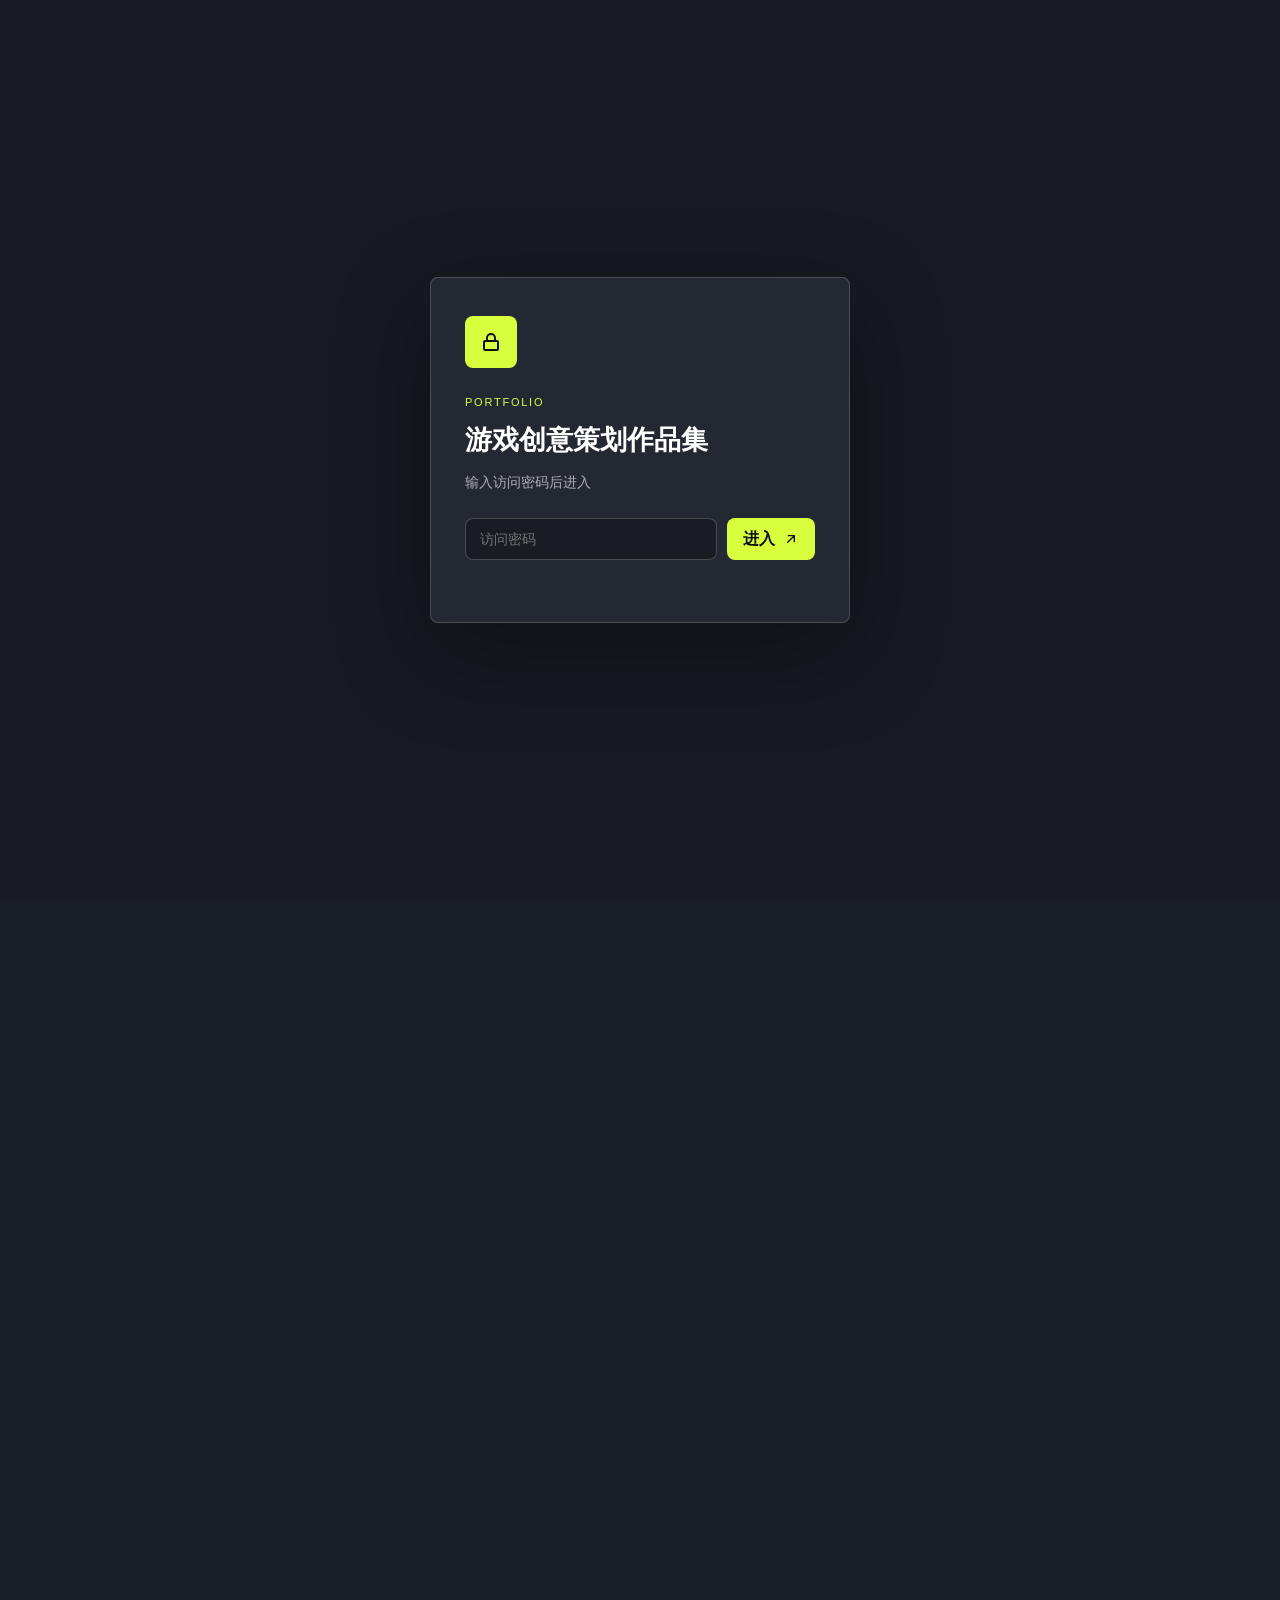
==== commit c0acd283: "Replace hero background image" ====
--- a/index.html
+++ b/index.html
@@ -45,7 +45,7 @@
 
   <main>
     <section class="hero">
-      <img class="hero-bg" src="web/assets/01-肉鸽游戏/2-品宣KV/草地迎接(优化).jpg" alt="">
+      <img class="hero-bg" src="web/assets/hero.jpg" alt="">
       <div class="hero-shade"></div>
       <div class="hero-content">
         <p class="hero-eyebrow">Creative Portfolio · 2026</p>
--- a/styles.css
+++ b/styles.css
@@ -1,13 +1,13 @@
 :root {
   --ink: #f2f3f5;
-  --paper: #0b0c0f;
+  --paper: #1a1e26;
   --acid: #d8ff3e;
   --cyan: #3ad9e8;
   --coral: #ff5c46;
-  --muted: rgba(255, 255, 255, .58);
-  --line: rgba(255, 255, 255, .14);
-  --dark: #0b0c0f;
-  --panel: #16171b;
+  --muted: rgba(255, 255, 255, .66);
+  --line: rgba(255, 255, 255, .18);
+  --dark: #161a21;
+  --panel: #242833;
 }
 
 * {
@@ -70,7 +70,7 @@
   display: grid;
   place-items: center;
   padding: 24px;
-  background: #101014;
+  background: #171a21;
   color: #fff;
   transition: opacity .4s ease, visibility .4s ease;
 }
@@ -84,8 +84,8 @@
 .access-panel {
   width: min(420px, 100%);
   padding: 38px 34px 32px;
-  background: #17171b;
-  border: 1px solid rgba(255, 255, 255, .12);
+  background: #242833;
+  border: 1px solid rgba(255, 255, 255, .18);
   border-radius: 8px;
   box-shadow: 0 30px 90px rgba(0, 0, 0, .35);
 }
@@ -140,7 +140,7 @@
   padding: 12px 14px;
   border: 1px solid rgba(255, 255, 255, .2);
   border-radius: 8px;
-  background: #101014;
+  background: #191c23;
   color: #fff;
   font-size: 14px;
   outline: none;
@@ -190,8 +190,9 @@
   align-items: center;
   justify-content: space-between;
   padding: 16px 24px;
-  background: rgba(12, 13, 16, .58);
-  border-bottom: 1px solid rgba(255, 255, 255, .14);
+  background: linear-gradient(180deg, rgba(42, 46, 57, .94), rgba(24, 28, 36, .82));
+  border-bottom: 1px solid rgba(255, 255, 255, .18);
+  box-shadow: 0 10px 30px rgba(0, 0, 0, .18);
   backdrop-filter: blur(14px);
   color: #fff;
 }
@@ -234,8 +235,9 @@
 
 .nav-cta {
   padding: 8px 14px;
-  border: 1px solid rgba(255, 255, 255, .28);
-  border-radius: 8px;
+  border: 1px solid rgba(216, 255, 62, .42);
+  border-radius: 8px;
+  background: rgba(216, 255, 62, .08);
 }
 
 .nav-toggle {
@@ -266,7 +268,7 @@
   display: flex;
   align-items: flex-end;
   overflow: hidden;
-  background: #0d0e11;
+  background: #1b1e25;
   color: #fff;
 }
 
@@ -276,13 +278,13 @@
   width: 100%;
   height: 100%;
   object-fit: cover;
-  opacity: .62;
+  opacity: .76;
 }
 
 .hero-shade {
   position: absolute;
   inset: 0;
-  background: linear-gradient(180deg, rgba(8, 9, 12, .58), rgba(8, 9, 12, .14) 44%, rgba(8, 9, 12, .88) 100%);
+  background: linear-gradient(180deg, rgba(10, 12, 16, .38), rgba(10, 12, 16, .05) 46%, rgba(12, 14, 19, .68) 100%);
 }
 
 .hero-content {
@@ -362,7 +364,7 @@
 }
 
 .btn-dark {
-  background: #101014;
+  background: #2d323c;
   color: #fff;
 }
 
@@ -390,7 +392,11 @@
 
 .intro {
   padding: 90px 0;
-  background: var(--paper);
+  background:
+    linear-gradient(115deg, rgba(216, 255, 62, .10), transparent 42%),
+    linear-gradient(300deg, rgba(58, 217, 232, .09), transparent 52%),
+    #1d212a;
+  border-bottom: 1px solid rgba(255, 255, 255, .08);
 }
 
 .section-inner {
@@ -401,7 +407,7 @@
 .intro-grid {
   display: grid;
   grid-template-columns: repeat(3, 1fr);
-  gap: 14px;
+  gap: 18px;
 }
 
 .intro-card {
@@ -412,9 +418,10 @@
   flex-direction: column;
   overflow: hidden;
   padding: 34px 30px 28px;
-  background: var(--panel);
+  background: linear-gradient(145deg, #333846, #242936);
   border: 1px solid var(--line);
   border-radius: 8px;
+  box-shadow: 0 18px 44px rgba(0, 0, 0, .28);
   transition: transform .3s ease, box-shadow .3s ease, border-color .3s ease;
 }
 
@@ -438,14 +445,14 @@
 
 .intro-card:hover {
   transform: translateY(-4px);
-  border-color: var(--acid);
-  box-shadow: 0 14px 30px rgba(0, 0, 0, .24);
+  border-color: var(--card-accent);
+  box-shadow: 0 22px 50px rgba(0, 0, 0, .36);
 }
 
 .intro-num {
   font-size: 13px;
   font-weight: 800;
-  color: rgba(255, 255, 255, .45);
+  color: var(--card-accent);
 }
 
 .intro-card h2 {
@@ -485,17 +492,27 @@
 }
 
 .work-game {
-  background: var(--dark);
+  background:
+    linear-gradient(115deg, rgba(216, 255, 62, .12), transparent 38%),
+    linear-gradient(305deg, rgba(58, 217, 232, .09), transparent 52%),
+    #1c2028;
   color: #f4f3ef;
+  border-bottom: 1px solid rgba(255, 255, 255, .08);
 }
 
 .work-design {
-  background: var(--paper);
+  background:
+    linear-gradient(120deg, rgba(255, 92, 70, .12), transparent 42%),
+    linear-gradient(235deg, rgba(58, 217, 232, .10), transparent 55%),
+    #1a1e26;
   color: var(--ink);
+  border-bottom: 1px solid rgba(255, 255, 255, .08);
 }
 
 .work-ai {
-  background: var(--paper);
+  background:
+    linear-gradient(120deg, rgba(58, 217, 232, .12), transparent 45%),
+    #1c2028;
   color: var(--ink);
 }
 
@@ -799,9 +816,9 @@
   grid-template-columns: minmax(0, 1fr) minmax(300px, .9fr);
   gap: 44px;
   align-items: center;
-  padding: 30px;
-  background: var(--panel);
-  border: 1px solid var(--line);
+  padding: 0;
+  background: transparent;
+  border: 0;
   border-radius: 8px;
 }
 
@@ -833,9 +850,9 @@
   display: flex;
   align-items: center;
   justify-content: center;
-  min-height: 480px;
-  padding: 18px;
-  background: #101115;
+  min-height: 0;
+  padding: 0;
+  background: transparent;
   border-radius: 8px;
 }
 
@@ -900,7 +917,7 @@
 
 .work-design .carousel-btn:hover:not(:disabled),
 .work-ai .carousel-btn:hover:not(:disabled) {
-  background: #23252b;
+  background: #2d323c;
 }
 
 .carousel-btn:disabled {
@@ -1079,7 +1096,10 @@
 
 .play-section {
   padding: 110px 0;
-  background: #0e0f12;
+  background:
+    linear-gradient(115deg, rgba(216, 255, 62, .13), transparent 46%),
+    linear-gradient(300deg, rgba(58, 217, 232, .11), transparent 58%),
+    #222730;
   color: #f2f3f5;
 }
 
@@ -1137,7 +1157,7 @@
 
 .site-footer {
   padding: 28px 0;
-  background: #101014;
+  background: #191d24;
   color: rgba(255, 255, 255, .65);
   font-size: 13px;
 }
@@ -1235,7 +1255,7 @@
     align-items: stretch;
     gap: 4px;
     padding: 12px;
-    background: #121318;
+    background: #22262f;
     border: 1px solid rgba(255, 255, 255, .12);
     border-radius: 8px;
   }
@@ -1327,12 +1347,12 @@
   .role-slide {
     grid-template-columns: 1fr;
     gap: 24px;
-    padding: 20px;
+    padding: 0;
   }
 
   .role-media {
-    min-height: 320px;
-    padding: 10px;
+    min-height: 0;
+    padding: 0;
   }
 
   .role-media img {
